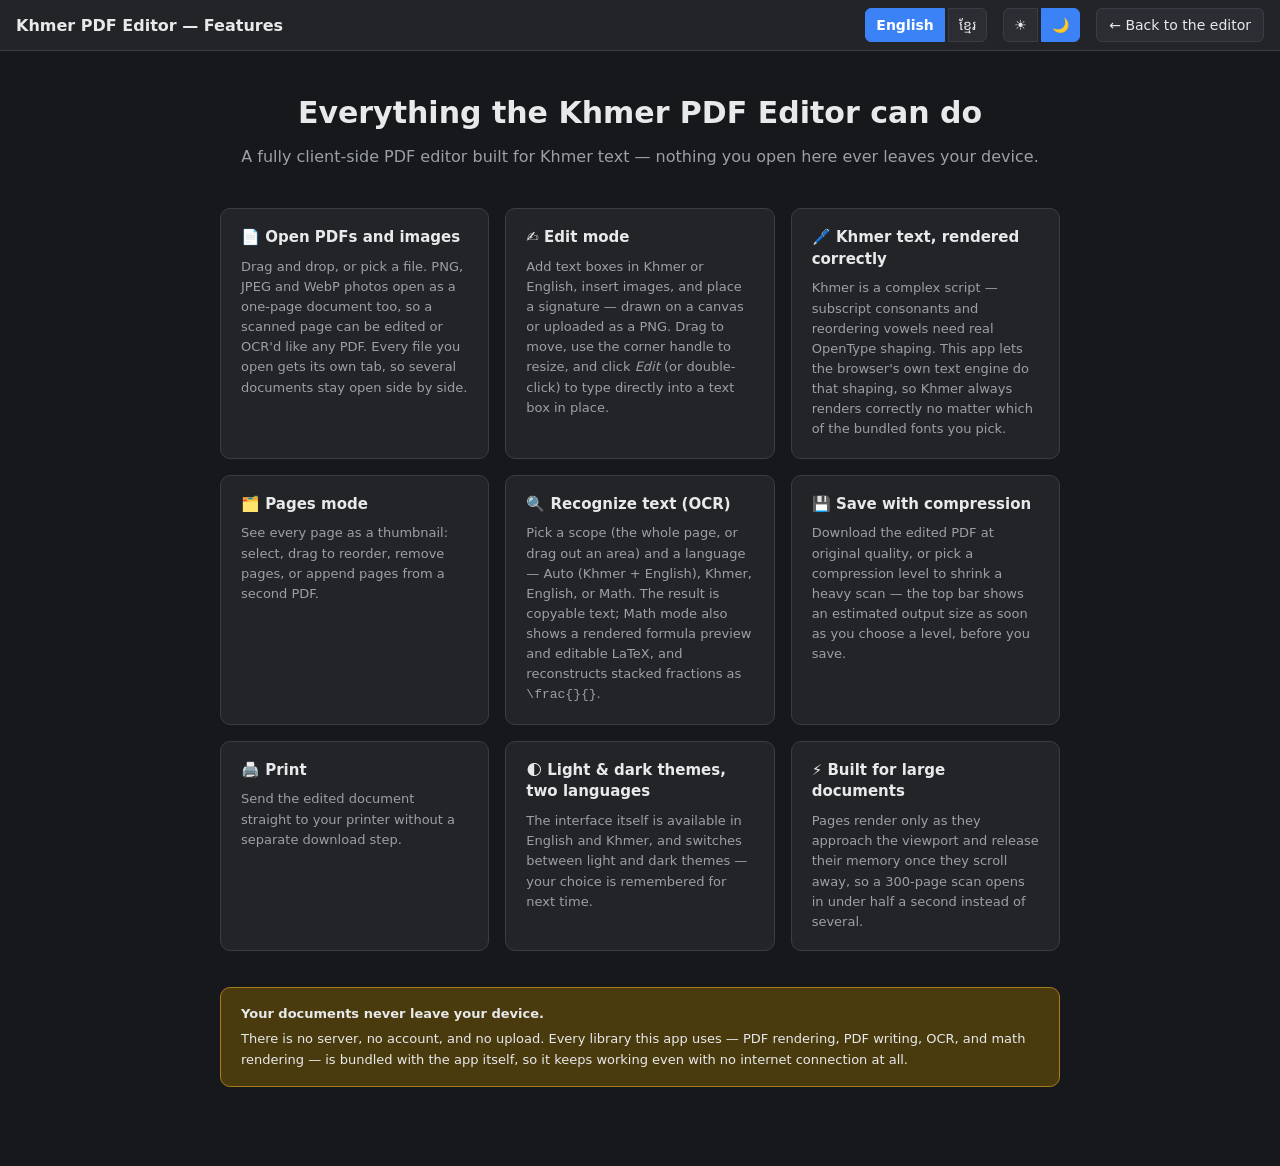
==== features.html @ c1b23136 "Revert Texo LaTeX OCR; fix theme flash on load Texo's output on real scans wasn't usable in practice" ====
<!DOCTYPE html>
<html lang="en" data-theme="dark">
<head>
<meta charset="UTF-8">
<meta name="viewport" content="width=device-width, initial-scale=1.0">
<title>Features — Khmer PDF Editor</title>
<link rel="icon" href="data:,">
<link rel="stylesheet" href="css/style.css">
<style>
  body { display: block; }
  .feat-topbar {
    display: flex; align-items: center; gap: 16px; padding: 8px 16px;
    background: var(--surface); border-bottom: 1px solid var(--border-strong);
    position: sticky; top: 0; z-index: 50;
  }
  .feat-topbar .topbar-spacer { flex: 1; }
  .feat-back {
    font: inherit; color: var(--text); text-decoration: none;
    border: 1px solid var(--border); border-radius: 6px; padding: 6px 12px;
    background: var(--surface-alt);
  }
  .feat-back:hover { background: var(--accent-soft); border-color: var(--accent); }
  .feat-main { max-width: 880px; margin: 0 auto; padding: 40px 20px 80px; }
  .feat-hero { text-align: center; margin-bottom: 40px; }
  .feat-hero h1 { font-size: 30px; margin: 0 0 10px; }
  .feat-hero p { color: var(--text-muted); font-size: 16px; margin: 0; }
  .feat-grid {
    display: grid; grid-template-columns: repeat(auto-fit, minmax(240px, 1fr));
    gap: 16px; margin-bottom: 36px;
  }
  .feat-card {
    background: var(--surface); border: 1px solid var(--border-strong);
    border-radius: 10px; padding: 18px 20px;
  }
  .feat-card h3 { margin: 0 0 8px; font-size: 15px; }
  .feat-card p { margin: 0; color: var(--text-muted); font-size: 13px; line-height: 1.55; }
  .feat-note {
    background: var(--hint-bg); border: 1px solid var(--hint-border);
    border-radius: 10px; padding: 16px 20px; font-size: 13px; line-height: 1.6;
  }
  .feat-note strong { display: block; margin-bottom: 4px; }
  [data-lang-block] { display: none; }
  [data-lang-block].active { display: block; }
</style>
</head>
<body>

<header class="feat-topbar">
  <div class="brand" id="feat-brand">Khmer PDF Editor — Features</div>
  <div class="topbar-spacer"></div>
  <span id="lang-toggle">
    <button id="lang-en" class="tab active">English</button>
    <button id="lang-km" class="tab">ខ្មែរ</button>
  </span>
  <span id="theme-toggle">
    <button id="theme-light" class="tab" title="Light theme">☀</button>
    <button id="theme-dark" class="tab active" title="Dark theme">🌙</button>
  </span>
  <a class="feat-back" id="feat-back" href="index.html">← Back to the editor</a>
</header>

<main class="feat-main">

<div data-lang-block="en" class="active">
  <div class="feat-hero">
    <h1>Everything the Khmer PDF Editor can do</h1>
    <p>A fully client-side PDF editor built for Khmer text — nothing you open here ever leaves your device.</p>
  </div>

  <div class="feat-grid">
    <div class="feat-card">
      <h3>📄 Open PDFs and images</h3>
      <p>Drag and drop, or pick a file. PNG, JPEG and WebP photos open as a one-page document too, so a scanned page can be edited or OCR'd like any PDF. Every file you open gets its own tab, so several documents stay open side by side.</p>
    </div>
    <div class="feat-card">
      <h3>✍️ Edit mode</h3>
      <p>Add text boxes in Khmer or English, insert images, and place a signature — drawn on a canvas or uploaded as a PNG. Drag to move, use the corner handle to resize, and click <em>Edit</em> (or double-click) to type directly into a text box in place.</p>
    </div>
    <div class="feat-card">
      <h3>🖊️ Khmer text, rendered correctly</h3>
      <p>Khmer is a complex script — subscript consonants and reordering vowels need real OpenType shaping. This app lets the browser's own text engine do that shaping, so Khmer always renders correctly no matter which of the bundled fonts you pick.</p>
    </div>
    <div class="feat-card">
      <h3>🗂️ Pages mode</h3>
      <p>See every page as a thumbnail: select, drag to reorder, remove pages, or append pages from a second PDF.</p>
    </div>
    <div class="feat-card">
      <h3>🔍 Recognize text (OCR)</h3>
      <p>Pick a scope (the whole page, or drag out an area) and a language — Auto (Khmer + English), Khmer, English, or Math. The result is copyable text; Math mode also shows a rendered formula preview and editable LaTeX, and reconstructs stacked fractions as <code>\frac{}{}</code>.</p>
    </div>
    <div class="feat-card">
      <h3>💾 Save with compression</h3>
      <p>Download the edited PDF at original quality, or pick a compression level to shrink a heavy scan — the top bar shows an estimated output size as soon as you choose a level, before you save.</p>
    </div>
    <div class="feat-card">
      <h3>🖨️ Print</h3>
      <p>Send the edited document straight to your printer without a separate download step.</p>
    </div>
    <div class="feat-card">
      <h3>🌓 Light &amp; dark themes, two languages</h3>
      <p>The interface itself is available in English and Khmer, and switches between light and dark themes — your choice is remembered for next time.</p>
    </div>
    <div class="feat-card">
      <h3>⚡ Built for large documents</h3>
      <p>Pages render only as they approach the viewport and release their memory once they scroll away, so a 300-page scan opens in under half a second instead of several.</p>
    </div>
  </div>

  <div class="feat-note">
    <strong>Your documents never leave your device.</strong>
    There is no server, no account, and no upload. Every library this app
    uses — PDF rendering, PDF writing, OCR, and math rendering — is bundled
    with the app itself, so it keeps working even with no internet
    connection at all.
  </div>
</div>

<div data-lang-block="km">
  <div class="feat-hero">
    <h1>អ្វីៗទាំងអស់ដែលកម្មវិធីកែសម្រួល PDF ខ្មែរអាចធ្វើបាន</h1>
    <p>កម្មវិធីកែសម្រួល PDF ដែលដំណើរការទាំងស្រុងនៅលើកុំព្យូទ័ររបស់អ្នក សម្រាប់អត្ថបទខ្មែរ — ឯកសារដែលអ្នកបើកនៅទីនេះមិនចេញពីឧបករណ៍របស់អ្នកឡើយ។</p>
  </div>

  <div class="feat-grid">
    <div class="feat-card">
      <h3>📄 បើកឯកសារ PDF និងរូបភាព</h3>
      <p>អូសទម្លាក់ ឬជ្រើសរើសឯកសារ។ រូបភាព PNG, JPEG និង WebP ក៏អាចបើកជាឯកសារមួយទំព័រផងដែរ ដូច្នេះទំព័រដែលបានស្កេនអាចកែសម្រួល ឬស្គាល់អក្សរបានដូចឯកសារ PDF ធម្មតា។ ឯកសារនីមួយៗដែលអ្នកបើកនឹងទទួលបានផ្ទាំងផ្ទាល់ខ្លួន ដូច្នេះឯកសារជាច្រើនអាចបើករួមគ្នាបាន។</p>
    </div>
    <div class="feat-card">
      <h3>✍️ របៀបកែសម្រួល</h3>
      <p>បន្ថែមប្រអប់អត្ថបទជាភាសាខ្មែរ ឬអង់គ្លេស បញ្ចូលរូបភាព និងដាក់ហត្ថលេខា — គូរនៅលើផ្ទាំង ឬផ្ទុកឡើងជា PNG។ អូសដើម្បីផ្លាស់ទី ប្រើចំណុចជ្រុងដើម្បីប្តូរទំហំ ហើយចុច <em>កែ</em> (ឬចុចពីរដង) ដើម្បីវាយអក្សរផ្ទាល់ក្នុងប្រអប់អត្ថបទ។</p>
    </div>
    <div class="feat-card">
      <h3>🖊️ អក្សរខ្មែរបង្ហាញត្រឹមត្រូវ</h3>
      <p>អក្សរខ្មែរជាអក្សរស្មុគស្មាញ — តម្រូវឱ្យមានការតម្រៀបអក្សរជាន់ និងស្រៈផ្លាស់ទីត្រឹមត្រូវ។ កម្មវិធីនេះប្រើប្រាស់ម៉ាស៊ីនបង្ហាញអក្សររបស់កម្មវិធីរុករកបណ្ដាញផ្ទាល់ ដូច្នេះអក្សរខ្មែរតែងតែបង្ហាញត្រឹមត្រូវ មិនថាអ្នកជ្រើសរើសពុម្ពអក្សរណាមួយក្នុងចំណោមពុម្ពអក្សរដែលភ្ជាប់មកជាមួយ។</p>
    </div>
    <div class="feat-card">
      <h3>🗂️ របៀបទំព័រ</h3>
      <p>មើលរាល់ទំព័រជារូបភាពតូច៖ ជ្រើសរើស អូសដើម្បីរៀបលំដាប់ឡើងវិញ លុបទំព័រ ឬបន្ថែមទំព័រពីឯកសារ PDF មួយទៀត។</p>
    </div>
    <div class="feat-card">
      <h3>🔍 ស្គាល់អក្សរ (OCR)</h3>
      <p>ជ្រើសរើសវិសាលភាព (ទាំងមូលទំព័រ ឬអូសជ្រើសរើសតំបន់មួយ) និងភាសា — ស្វ័យប្រវត្តិ (ខ្មែរ + អង់គ្លេស) ខ្មែរ អង់គ្លេស ឬគណិតវិទ្យា។ លទ្ធផលជាអត្ថបទដែលអាចចម្លងបាន៖ របៀបគណិតវិទ្យាក៏បង្ហាញរូបមន្តជារូបភាព និង LaTeX ដែលអាចកែបាន ព្រមទាំងស្ថាបនាប្រភាគជាន់គ្នាឡើងវិញជា <code>\frac{}{}</code>។</p>
    </div>
    <div class="feat-card">
      <h3>💾 រក្សាទុកជាមួយការបង្រួម</h3>
      <p>ទាញយកឯកសារ PDF ដែលបានកែជាគុណភាពដើម ឬជ្រើសរើសកម្រិតបង្រួមដើម្បីបន្ថយទំហំឯកសារស្កេនធំ — របារខាងលើបង្ហាញទំហំលទ្ធផលប៉ាន់ស្មានភ្លាមៗពេលអ្នកជ្រើសរើសកម្រិត មុននឹងរក្សាទុក។</p>
    </div>
    <div class="feat-card">
      <h3>🖨️ បោះពុម្ព</h3>
      <p>ផ្ញើឯកសារដែលបានកែសម្រួលទៅម៉ាស៊ីនបោះពុម្ពរបស់អ្នកដោយផ្ទាល់ ដោយមិនចាំបាច់ទាញយកដាច់ដោយឡែក។</p>
    </div>
    <div class="feat-card">
      <h3>🌓 រចនាបថភ្លឺ/ងងឹត ២ភាសា</h3>
      <p>ចំណុចប្រទាក់ខ្លួនឯងមានទាំងភាសាអង់គ្លេស និងខ្មែរ ហើយប្តូររវាងរចនាបថភ្លឺ និងងងឹតបាន — ជម្រើសរបស់អ្នកនឹងចងចាំសម្រាប់លើកក្រោយ។</p>
    </div>
    <div class="feat-card">
      <h3>⚡ សាងសង់សម្រាប់ឯកសារធំ</h3>
      <p>ទំព័របង្ហាញតែនៅពេលដែលជិតមកដល់ផ្ទាំងអេក្រង់ ហើយបញ្ចេញសតិនៅពេលរំកិលចេញ ដូច្នេះឯកសារស្កេន ៣០០ទំព័របើកក្នុងរយៈពេលតិចជាងកន្លះវិនាទី។</p>
    </div>
  </div>

  <div class="feat-note">
    <strong>ឯកសាររបស់អ្នកមិនចេញពីឧបករណ៍របស់អ្នកឡើយ។</strong>
    មិនមានម៉ាស៊ីនមេ គណនី ឬការផ្ទុកឡើងឡើយ។ បណ្ណាល័យទាំងអស់ដែលកម្មវិធីនេះប្រើប្រាស់ —
    ការបង្ហាញ PDF ការសរសេរ PDF OCR និងការបង្ហាញរូបមន្តគណិតវិទ្យា — ត្រូវបានភ្ជាប់មកជាមួយកម្មវិធីផ្ទាល់
    ដូច្នេះវានៅតែដំណើរការទោះបីគ្មានការតភ្ជាប់អ៊ីនធឺណិតទាំងស្រុងក៏ដោយ។
  </div>
</div>

</main>

<script>
(function () {
  var savedTheme = null;
  try { savedTheme = localStorage.getItem('pdfedit-theme'); } catch (e) {}
  var theme = savedTheme === 'light' ? 'light' : 'dark';
  document.documentElement.dataset.theme = theme;
  document.getElementById('theme-light').classList.toggle('active', theme === 'light');
  document.getElementById('theme-dark').classList.toggle('active', theme === 'dark');
  document.getElementById('theme-light').addEventListener('click', function () { setTheme('light'); });
  document.getElementById('theme-dark').addEventListener('click', function () { setTheme('dark'); });
  function setTheme(t) {
    document.documentElement.dataset.theme = t;
    document.getElementById('theme-light').classList.toggle('active', t === 'light');
    document.getElementById('theme-dark').classList.toggle('active', t === 'dark');
    try { localStorage.setItem('pdfedit-theme', t); } catch (e) {}
  }

  var STR = {
    en: { brand: 'Khmer PDF Editor — Features', back: '← Back to the editor', title: 'Features — Khmer PDF Editor' },
    km: { brand: 'កម្មវិធីកែសម្រួល PDF ខ្មែរ — លក្ខណៈពិសេស', back: '← ត្រឡប់ទៅកម្មវិធីកែសម្រួល', title: 'លក្ខណៈពិសេស — កម្មវិធីកែសម្រួល PDF ខ្មែរ' },
  };

  var savedLang = null;
  try { savedLang = localStorage.getItem('pdfedit-lang'); } catch (e) {}
  var lang = savedLang === 'km' ? 'km' : 'en';
  function setLang(l) {
    lang = l;
    document.documentElement.lang = l;
    document.body.classList.toggle('lang-km', l === 'km');
    document.getElementById('lang-en').classList.toggle('active', l === 'en');
    document.getElementById('lang-km').classList.toggle('active', l === 'km');
    document.querySelectorAll('[data-lang-block]').forEach(function (el) {
      el.classList.toggle('active', el.dataset.langBlock === l);
    });
    document.getElementById('feat-brand').textContent = STR[l].brand;
    document.getElementById('feat-back').textContent = STR[l].back;
    document.title = STR[l].title;
    try { localStorage.setItem('pdfedit-lang', l); } catch (e) {}
  }
  document.getElementById('lang-en').addEventListener('click', function () { setLang('en'); });
  document.getElementById('lang-km').addEventListener('click', function () { setLang('km'); });
  setLang(lang);
})();
</script>

</body>
</html>
---- css/style.css ----
/* Bundled webfonts. Every Khmer face guarantees correct Khmer shaping;
   Latin faces are paired with a Khmer fallback in FONT_STACKS (state.js)
   so Khmer text still renders no matter which font is chosen. */
@font-face { font-family: 'Angkor'; src: url('../fonts/angkor-khmer-400-normal.woff2') format('woff2'); font-weight: 400; font-display: swap; }
@font-face { font-family: 'Battambang'; src: url('../fonts/battambang-khmer-400-normal.woff2') format('woff2'); font-weight: 400; font-display: swap; }
@font-face { font-family: 'Bayon'; src: url('../fonts/bayon-khmer-400-normal.woff2') format('woff2'); font-weight: 400; font-display: swap; }
@font-face { font-family: 'Bokor'; src: url('../fonts/bokor-khmer-400-normal.woff2') format('woff2'); font-weight: 400; font-display: swap; }
@font-face { font-family: 'Content'; src: url('../fonts/content-khmer-400-normal.woff2') format('woff2'); font-weight: 400; font-display: swap; }
@font-face { font-family: 'Hanuman'; src: url('../fonts/hanuman-khmer-400-normal.woff2') format('woff2'); font-weight: 400; font-display: swap; }
@font-face { font-family: 'Inter'; src: url('../fonts/inter-latin-400-normal.woff2') format('woff2'); font-weight: 400; font-display: swap; }
@font-face { font-family: 'Kantumruy Pro'; src: url('../fonts/kantumruy-pro-khmer-400-normal.woff2') format('woff2'); font-weight: 400; font-display: swap; }
@font-face { font-family: 'Koulen'; src: url('../fonts/koulen-khmer-400-normal.woff2') format('woff2'); font-weight: 400; font-display: swap; }
@font-face { font-family: 'Lato'; src: url('../fonts/lato-latin-400-normal.woff2') format('woff2'); font-weight: 400; font-display: swap; }
@font-face { font-family: 'Merriweather'; src: url('../fonts/merriweather-latin-400-normal.woff2') format('woff2'); font-weight: 400; font-display: swap; }
@font-face { font-family: 'Montserrat'; src: url('../fonts/montserrat-latin-400-normal.woff2') format('woff2'); font-weight: 400; font-display: swap; }
@font-face { font-family: 'Moul'; src: url('../fonts/moul-khmer-400-normal.woff2') format('woff2'); font-weight: 400; font-display: swap; }
@font-face { font-family: 'Nokora'; src: url('../fonts/nokora-khmer-400-normal.woff2') format('woff2'); font-weight: 400; font-display: swap; }
@font-face { font-family: 'Noto Sans Khmer'; src: url('../fonts/noto-sans-khmer-khmer-400-normal.woff2') format('woff2'); font-weight: 400; font-display: swap; }
@font-face { font-family: 'Noto Serif Khmer'; src: url('../fonts/noto-serif-khmer-khmer-400-normal.woff2') format('woff2'); font-weight: 400; font-display: swap; }
@font-face { font-family: 'Nunito'; src: url('../fonts/nunito-latin-400-normal.woff2') format('woff2'); font-weight: 400; font-display: swap; }
@font-face { font-family: 'Open Sans'; src: url('../fonts/open-sans-latin-400-normal.woff2') format('woff2'); font-weight: 400; font-display: swap; }
@font-face { font-family: 'Oswald'; src: url('../fonts/oswald-latin-400-normal.woff2') format('woff2'); font-weight: 400; font-display: swap; }
@font-face { font-family: 'Playfair Display'; src: url('../fonts/playfair-display-latin-400-normal.woff2') format('woff2'); font-weight: 400; font-display: swap; }
@font-face { font-family: 'Poppins'; src: url('../fonts/poppins-latin-400-normal.woff2') format('woff2'); font-weight: 400; font-display: swap; }
@font-face { font-family: 'Preahvihear'; src: url('../fonts/preahvihear-khmer-400-normal.woff2') format('woff2'); font-weight: 400; font-display: swap; }
@font-face { font-family: 'Raleway'; src: url('../fonts/raleway-latin-400-normal.woff2') format('woff2'); font-weight: 400; font-display: swap; }
@font-face { font-family: 'Roboto'; src: url('../fonts/roboto-latin-400-normal.woff2') format('woff2'); font-weight: 400; font-display: swap; }
@font-face { font-family: 'Roboto Mono'; src: url('../fonts/roboto-mono-latin-400-normal.woff2') format('woff2'); font-weight: 400; font-display: swap; }
@font-face { font-family: 'Siemreap'; src: url('../fonts/siemreap-khmer-400-normal.woff2') format('woff2'); font-weight: 400; font-display: swap; }
@font-face { font-family: 'Source Sans 3'; src: url('../fonts/source-sans-3-latin-400-normal.woff2') format('woff2'); font-weight: 400; font-display: swap; }
@font-face { font-family: 'Suwannaphum'; src: url('../fonts/suwannaphum-khmer-400-normal.woff2') format('woff2'); font-weight: 400; font-display: swap; }
@font-face { font-family: 'Taprom'; src: url('../fonts/taprom-khmer-400-normal.woff2') format('woff2'); font-weight: 400; font-display: swap; }
@font-face { font-family: 'Noto Sans Khmer'; src: url('../fonts/noto-sans-khmer-khmer-700-normal.woff2') format('woff2'); font-weight: 700; font-display: swap; }

:root {
  --bg: #e8eaed;
  --surface: #ffffff;
  --surface-alt: #f4f5f7;
  --border: #c7ccd1;
  --border-strong: #d0d4d9;
  --text: #1f2328;
  --text-muted: #6b7280;
  --accent: #2563eb;
  --accent-hover: #1d4ed8;
  --accent-fg: #ffffff;
  --accent-soft: #eff6ff;
  --danger: #dc2626;
  --hint-bg: #fef3c7;
  --hint-border: #d4a017;
  --armed-bg: #fde68a;
  --armed-border: #d4a017;
  --shadow: rgba(0, 0, 0, 0.25);
  --shadow-soft: rgba(0, 0, 0, 0.15);
  --overlay: rgba(0, 0, 0, 0.5);
  --busy-overlay: rgba(255, 255, 255, 0.7);
  --label-badge-bg: rgba(255, 255, 255, 0.85);
}
[data-theme='dark'] {
  --bg: #17181c;
  --surface: #232428;
  --surface-alt: #2b2d33;
  --border: #3a3d44;
  --border-strong: #3a3d44;
  --text: #e7e9ea;
  --text-muted: #9aa0a6;
  --accent: #3b82f6;
  --accent-hover: #2563eb;
  --accent-fg: #ffffff;
  --accent-soft: #1e2a44;
  --danger: #ef4444;
  --hint-bg: #4a3b0f;
  --hint-border: #a67c1a;
  --armed-bg: #5c4a12;
  --armed-border: #a67c1a;
  --shadow: rgba(0, 0, 0, 0.6);
  --shadow-soft: rgba(0, 0, 0, 0.4);
  --overlay: rgba(0, 0, 0, 0.7);
  --busy-overlay: rgba(23, 24, 28, 0.85);
  --label-badge-bg: rgba(35, 36, 40, 0.85);
}

* { box-sizing: border-box; }
[hidden] { display: none !important; }
html, body { margin: 0; height: 100%; }
body {
  font: 14px/1.45 system-ui, -apple-system, 'Segoe UI', sans-serif;
  background: var(--bg);
  color: var(--text);
  display: flex;
  flex-direction: column;
}
body.lang-km { font-family: 'Noto Sans Khmer', system-ui, -apple-system, 'Segoe UI', sans-serif; }
/* This button's own label is always "ខ្មែរ" regardless of the active UI
   language (a language switcher conventionally names each option in its
   own script), so it needs the Khmer font even when body.lang-km isn't
   applied -- otherwise it renders as tofu on systems with no Khmer font
   of their own. */
#lang-km { font-family: 'Noto Sans Khmer', system-ui, sans-serif; }

#topbar {
  display: flex;
  align-items: center;
  gap: 10px;
  padding: 8px 16px;
  background: var(--surface);
  border-bottom: 1px solid var(--border-strong);
  position: sticky;
  top: 0;
  z-index: 50;
  /* A single row, left to right, with Save/Print pinned to the right via
     .topbar-spacer -- wrapping would break that (the wrapped line starts
     over at the left, ignoring the spacer), so overflow scrolls instead. */
  flex-wrap: nowrap;
  overflow-x: auto;
}
.topbar-spacer { flex: 1; min-width: 16px; }
.topbar-tools { display: flex; align-items: center; gap: 8px; flex-shrink: 0; }
.topbar-view { display: flex; align-items: center; gap: 6px; flex-shrink: 0; }
.topbar-actions { display: flex; align-items: center; gap: 6px; flex-shrink: 0; }
.brand, #lang-toggle, #theme-toggle, #mode-tabs { flex-shrink: 0; }
.brand { font-weight: 700; font-size: 16px; }

#mode-tabs .tab, #lang-toggle .tab, #theme-toggle .tab {
  border: 1px solid var(--border);
  background: var(--surface-alt);
  color: var(--text);
  padding: 6px 10px;
  cursor: pointer;
}
#mode-tabs .tab:first-child, #lang-toggle .tab:first-child, #theme-toggle .tab:first-child { border-radius: 6px 0 0 6px; }
#mode-tabs .tab:last-child, #lang-toggle .tab:last-child, #theme-toggle .tab:last-child { border-radius: 0 6px 6px 0; margin-left: -1px; }
#mode-tabs .tab.active, #lang-toggle .tab.active, #theme-toggle .tab.active { background: var(--accent); color: var(--accent-fg); border-color: var(--accent); font-weight: 600; }


#view-mode { font: inherit; padding: 6px 8px; border: 1px solid var(--border); border-radius: 6px; background: var(--surface); color: var(--text); }
.zoom-group { display: flex; align-items: center; }
.zoom-group button { padding: 6px 10px; }
.zoom-group button:first-child { border-radius: 6px 0 0 6px; }
.zoom-group button:last-child { border-radius: 0 6px 6px 0; }
.zoom-group button:not(:first-child) { border-left: none; margin-left: 0; }
#zoom-level { min-width: 52px; }
#page-nav { display: flex; align-items: center; gap: 6px; }
#page-indicator { font-variant-numeric: tabular-nums; color: var(--text-muted); min-width: 64px; text-align: center; }

.compress-field { font: inherit; padding: 6px 8px; border: 1px solid var(--border); border-radius: 6px; background: var(--surface); color: var(--text); }
.compress-estimate { font-size: 12px; color: var(--text-muted); font-variant-numeric: tabular-nums; }
button {
  font: inherit;
  padding: 6px 12px;
  border: 1px solid var(--border);
  border-radius: 6px;
  background: var(--surface);
  color: var(--text);
  cursor: pointer;
}
button:hover:not(:disabled) { background: var(--surface-alt); }
button:disabled { opacity: 0.5; cursor: default; }
button.primary { background: var(--accent); border-color: var(--accent); color: var(--accent-fg); }
button.primary:hover:not(:disabled) { background: var(--accent-hover); }
button.tool-armed { background: var(--armed-bg); border-color: var(--armed-border); }

#main { flex: 1; overflow: auto; }

#dropzone {
  height: 100%;
  min-height: 400px;
  display: flex;
  align-items: center;
  justify-content: center;
}
#dropzone.dragover .dz-inner { border-color: var(--accent); background: var(--accent-soft); }
.dz-inner {
  border: 2px dashed var(--text-muted);
  border-radius: 12px;
  padding: 60px 80px;
  text-align: center;
  background: var(--surface);
}
.dz-title { font-size: 20px; font-weight: 600; margin: 0 0 8px; }
.dz-sub { color: var(--text-muted); margin: 0 0 12px; }

#hint-bar {
  position: sticky;
  top: 0;
  z-index: 40;
  background: var(--hint-bg);
  border-bottom: 1px solid var(--hint-border);
  padding: 6px 16px;
  text-align: center;
}

/* ---------- Edit view ---------- */
#edit-view { padding: 24px 0 80px; }
.page-wrap {
  position: relative;
  margin: 0 auto 24px;
  /* Always white, regardless of theme: this represents the actual page
     background of the document being edited, not app chrome. */
  background: #fff;
  box-shadow: 0 1px 6px var(--shadow);
}
#edit-view.view-double {
  display: flex;
  justify-content: center;
  align-items: flex-start;
  flex-wrap: wrap;
  gap: 24px;
}
#edit-view.view-double .page-wrap { margin: 0; }
.page-wrap canvas.page-canvas { display: block; }
.page-wrap.placing { cursor: crosshair; touch-action: none; }
.page-num {
  position: absolute;
  top: 4px;
  left: -44px;
  color: var(--text-muted);
  font-size: 12px;
}
/* The left-margin position above assumes a single centered column; in
   double-page mode the left page has little to no left margin to sit in,
   which clips the label off-screen. Anchor it inside the page instead. */
#edit-view.view-double .page-num {
  left: 6px;
  background: var(--label-badge-bg);
  padding: 1px 6px;
  border-radius: 4px;
}

/* Overlay items */
.item {
  position: absolute;
  cursor: move;
  border: 1px dashed transparent;
  touch-action: none;
}
.item:hover, .item.selected { border-color: var(--accent); }
.item .item-del {
  position: absolute;
  top: -12px;
  right: -12px;
  width: 22px;
  height: 22px;
  line-height: 19px;
  padding: 0;
  border-radius: 50%;
  background: var(--danger);
  color: #fff;
  border: none;
  font-size: 14px;
  display: none;
}
.item .item-resize {
  position: absolute;
  right: -7px;
  bottom: -7px;
  width: 14px;
  height: 14px;
  background: var(--accent);
  border-radius: 50%;
  cursor: nwse-resize;
  display: none;
}
.item.selected .item-del, .item.selected .item-resize { display: block; }
.item img { width: 100%; height: 100%; display: block; pointer-events: none; }
.item.item-highlight .highlight-fill {
  position: absolute;
  inset: 0;
  mix-blend-mode: multiply;
  border-radius: 2px;
  pointer-events: none;
}
.item .text-content {
  font-family: 'Noto Sans Khmer', 'Khmer OS', system-ui, sans-serif;
  white-space: pre;
  outline: none;
  min-width: 20px;
  min-height: 1em;
  line-height: 1.6;
  user-select: text;
}
.item-toolbar {
  position: absolute;
  top: -38px;
  left: 0;
  display: none;
  gap: 4px;
  background: var(--surface);
  border: 1px solid var(--border);
  border-radius: 6px;
  padding: 3px 6px;
  align-items: center;
  white-space: nowrap;
  box-shadow: 0 2px 6px var(--shadow-soft);
}
.item.selected .item-toolbar { display: flex; }
.item-toolbar input[type=number] { width: 54px; font: inherit; padding: 2px 4px; }
.item-toolbar select { font: inherit; font-size: 12px; padding: 2px 4px; border: 1px solid var(--border); border-radius: 4px; background: var(--surface); color: var(--text); }
.item-toolbar input[type=color] { width: 28px; height: 24px; padding: 0; border: 1px solid var(--border); }

/* Transient rectangle shown while dragging out an OCR area selection --
   not a saved item, just visual feedback during the drag. */
.ocr-select-box {
  position: absolute;
  border: 2px dashed #2563eb;
  background: rgba(37, 99, 235, 0.12);
  pointer-events: none;
  z-index: 5;
}

/* ---------- Pages view ---------- */
#pages-view {
  display: flex;
  flex-wrap: wrap;
  gap: 16px;
  padding: 24px;
  align-content: flex-start;
}
.thumb {
  position: relative;
  /* Always white, same reasoning as .page-wrap above. */
  background: #fff;
  border: 2px solid var(--border-strong);
  border-radius: 6px;
  padding: 6px 6px 24px;
  cursor: grab;
  user-select: none;
  touch-action: none;
}
.thumb.selected { border-color: var(--accent); background: var(--accent-soft); }
.thumb.drag-over { outline: 3px solid var(--accent); }
.thumb.dragging { opacity: 0.5; }
.thumb canvas { display: block; pointer-events: none; }
.thumb .thumb-label {
  position: absolute;
  bottom: 3px;
  left: 0;
  right: 0;
  text-align: center;
  font-size: 12px;
  color: var(--text-muted);
}
.thumb .thumb-check {
  position: absolute;
  top: 8px;
  left: 8px;
  width: 18px;
  height: 18px;
}

/* ---------- Modals ---------- */
.modal {
  position: fixed;
  inset: 0;
  background: var(--overlay);
  display: flex;
  align-items: center;
  justify-content: center;
  z-index: 100;
}
.modal-box {
  background: var(--surface);
  color: var(--text);
  border-radius: 10px;
  padding: 16px;
  max-width: min(640px, 92vw);
  width: 560px;
}
.modal-head {
  display: flex;
  justify-content: space-between;
  align-items: center;
  font-weight: 600;
  margin-bottom: 10px;
}
.modal-close { border: none; background: none; color: var(--text); font-size: 22px; padding: 0 4px; }
#sig-canvas {
  width: 100%;
  border: 1px solid var(--border);
  border-radius: 6px;
  touch-action: none;
  background: #fff;
}
.modal-actions { display: flex; gap: 8px; justify-content: flex-end; margin-top: 12px; }
#ocr-output {
  width: 100%;
  height: 260px;
  font: 15px/1.8 'Noto Sans Khmer', 'Khmer OS', system-ui, sans-serif;
  padding: 8px;
  border: 1px solid var(--border);
  border-radius: 6px;
  resize: vertical;
  background: var(--surface);
  color: var(--text);
}
#ocr-progress { margin-bottom: 10px; background: var(--surface-alt); border-radius: 6px; position: relative; height: 22px; overflow: hidden; }
#ocr-progress-bar { position: absolute; inset: 0 100% 0 0; background: var(--accent); opacity: 0.55; transition: inset 0.2s; }
#ocr-progress-label { position: relative; display: block; text-align: center; font-size: 12px; line-height: 22px; }

#busy {
  position: fixed;
  inset: 0;
  background: var(--busy-overlay);
  display: flex;
  flex-direction: column;
  gap: 12px;
  align-items: center;
  justify-content: center;
  z-index: 200;
}
.spinner {
  width: 36px;
  height: 36px;
  border: 4px solid var(--border);
  border-top-color: var(--accent);
  border-radius: 50%;
  animation: spin 0.8s linear infinite;
}
@keyframes spin { to { transform: rotate(360deg); } }

/* ---------- Narrow screens ---------- */
@media (max-width: 640px) {
  #topbar { padding: 8px 12px; gap: 6px; }
  .topbar-spacer { flex: 0 0 8px; }


  /* Same off-screen clipping bug the double-page label had: on a phone the
     page fills nearly the full width, leaving no left margin for the
     label. Anchor it inside the page instead, in every view mode. */
  .page-num {
    left: 6px;
    background: var(--label-badge-bg);
    padding: 1px 6px;
    border-radius: 4px;
  }

  /* Slightly larger touch targets for the small per-item controls. */
  .item .item-del { width: 28px; height: 28px; line-height: 25px; top: -14px; right: -14px; font-size: 16px; }
  .item .item-resize { width: 22px; height: 22px; right: -11px; bottom: -11px; }
  .item-toolbar input[type=color] { width: 36px; height: 32px; }
  .item-toolbar input[type=number] { width: 60px; padding: 5px 4px; }

  .dz-inner { padding: 32px 20px; }
  .dz-title { font-size: 18px; }
}

/* ---------- Recognize (OCR) dropdown menu ---------- */
#btn-recognize .caret { opacity: 0.6; font-size: 11px; }
#ocr-menu {
  position: fixed;
  z-index: 90;
  min-width: 230px;
  max-width: min(300px, calc(100vw - 16px));
  background: var(--surface);
  color: var(--text);
  border: 1px solid var(--border);
  border-radius: 8px;
  padding: 6px;
  box-shadow: 0 6px 20px var(--shadow);
}
#ocr-menu .menu-label {
  font-size: 11px;
  text-transform: uppercase;
  letter-spacing: 0.04em;
  color: var(--text-muted);
  padding: 6px 8px 4px;
}
#ocr-menu .menu-item {
  display: block;
  width: 100%;
  text-align: left;
  border: none;
  background: none;
  border-radius: 6px;
  padding: 8px;
}
#ocr-menu .menu-item:hover { background: var(--surface-alt); }
#ocr-menu .menu-sep { height: 1px; background: var(--border); margin: 6px 4px; }
#ocr-menu .menu-radio {
  display: flex;
  align-items: center;
  gap: 8px;
  padding: 7px 8px;
  border-radius: 6px;
  cursor: pointer;
}
#ocr-menu .menu-radio:hover { background: var(--surface-alt); }
#ocr-menu .menu-radio input { margin: 0; flex-shrink: 0; }
#ocr-menu .menu-note {
  font-size: 11px;
  color: var(--text-muted);
  padding: 6px 8px 2px;
  line-height: 1.4;
}

/* ---------- OCR result views (plain text / LaTeX / rendered math) ---------- */
#ocr-views { display: flex; gap: 4px; margin-bottom: 8px; }
.ocr-view-tab {
  font-size: 12px;
  padding: 4px 10px;
  border-radius: 999px;
  background: var(--surface-alt);
}
.ocr-view-tab.active { background: var(--accent); border-color: var(--accent); color: var(--accent-fg); }
#ocr-rendered {
  min-height: 120px;
  max-height: 260px;
  overflow: auto;
  padding: 12px;
  border: 1px solid var(--border);
  border-radius: 6px;
  background: var(--surface);
}
#ocr-rendered .math-line { padding: 6px 2px; }
#ocr-rendered .math-line + .math-line { border-top: 1px dashed var(--border); }
/* KaTeX ships its own colours; inherit the app's text colour instead so
   formulas stay legible in dark mode. */
#ocr-rendered .katex { color: var(--text); font-size: 1.15em; }
#ocr-rendered .math-raw { color: var(--text-muted); font-size: 12px; font-style: italic; }

/* ---------- Document tabs ---------- */
#doc-tabs {
  display: flex;
  gap: 4px;
  padding: 6px 12px 0;
  background: var(--surface);
  border-bottom: 1px solid var(--border-strong);
  overflow-x: auto;
}
.doc-tab {
  display: flex;
  align-items: center;
  gap: 8px;
  flex-shrink: 0;
  max-width: 220px;
  padding: 7px 10px;
  border: 1px solid var(--border);
  border-bottom: none;
  border-radius: 8px 8px 0 0;
  background: var(--surface-alt);
  color: var(--text);
  cursor: pointer;
  font: inherit;
}
.doc-tab .doc-name {
  overflow: hidden;
  text-overflow: ellipsis;
  white-space: nowrap;
}
.doc-tab.active { background: var(--accent); border-color: var(--accent); color: var(--accent-fg); font-weight: 600; }
.doc-tab .doc-close {
  border: none;
  background: none;
  color: inherit;
  opacity: 0.65;
  padding: 0 2px;
  font-size: 15px;
  line-height: 1;
  border-radius: 4px;
}
.doc-tab .doc-close:hover { opacity: 1; background: rgba(127,127,127,0.28); }

/* ---------- Left sidebar ---------- */
#workspace { flex: 1; display: flex; min-height: 0; }
/* Doc tabs live above the document only, not the sidebar, so the sidebar's
   top edge sits flush against the top bar instead of being pushed down by
   the tab strip. */
#content-col { flex: 1; display: flex; flex-direction: column; min-height: 0; }
#sidebar {
  flex: 0 0 234px;
  display: flex;
  flex-direction: column;
  overflow-y: auto;
  padding: 10px;
  background: var(--surface);
  border-right: 1px solid var(--border-strong);
}
.side-sec + .side-sec { margin-top: 6px; }
.side-head {
  display: flex;
  align-items: center;
  justify-content: space-between;
  width: 100%;
  text-align: left;
  font-weight: 600;
  font-size: 12px;
  text-transform: uppercase;
  letter-spacing: 0.04em;
  color: var(--text-muted);
  background: none;
  border: none;
  padding: 8px 6px;
  border-radius: 6px;
}
.side-head:hover:not(:disabled) { background: var(--surface-alt); }
/* Chevron shows collapsed state; rotates when the section is open. */
.side-head::after {
  content: '▸';
  font-size: 11px;
  transition: transform 0.15s;
}
.side-head[aria-expanded="true"]::after { transform: rotate(90deg); }
.side-body { display: flex; flex-direction: column; gap: 6px; padding: 2px 2px 8px; }
.side-body > button { width: 100%; text-align: left; }
.side-body .zoom-group { display: flex; }
.side-body .zoom-group button { flex: 1; text-align: center; }
.side-body #page-nav { display: flex; align-items: center; gap: 6px; }
.side-body #page-nav button { flex: 0 0 auto; }
.side-body #page-indicator { flex: 1; }
.side-body select { width: 100%; font: inherit; padding: 6px 8px; border: 1px solid var(--border); border-radius: 6px; background: var(--surface); color: var(--text); }
#sidebar .menu-label { font-size: 11px; text-transform: uppercase; letter-spacing: 0.04em; color: var(--text-muted); padding: 6px 2px 2px; }
#sidebar .menu-radio { display: flex; align-items: center; gap: 8px; padding: 5px 2px; cursor: pointer; font-size: 13px; }
#sidebar .menu-note { font-size: 11px; color: var(--text-muted); line-height: 1.4; padding-top: 4px; }

/* Inline text editing affordance */
.item-toolbar .item-edit.editing { background: var(--accent); border-color: var(--accent); color: var(--accent-fg); }
.item .text-content[contenteditable="plaintext-only"] { box-shadow: 0 0 0 2px var(--accent) inset; }

@media (max-width: 640px) {
  /* Sidebar becomes a horizontal strip above the document on phones, so the
     page still gets the full width. */
  #workspace { flex-direction: column; }
  #sidebar {
    flex: 0 0 auto;
    max-height: 42vh;
    border-right: none;
    border-bottom: 1px solid var(--border-strong);
  }
}
.item-toolbar .item-edit { font-size: 12px; padding: 3px 8px; border-radius: 4px; }

/* Pinned to the sidebar's bottom edge (margin-top:auto in a flex column);
   when the sections overflow it simply follows at the end of the scroll
   instead of overlapping content. */
.side-bottom-btn {
  display: block;
  margin-top: auto;
  padding: 8px 12px;
  text-align: center;
  text-decoration: none;
  font: inherit;
  color: var(--text);
  background: var(--surface-alt);
  border: 1px solid var(--border);
  border-radius: 6px;
}
.side-bottom-btn:hover { background: var(--accent-soft); border-color: var(--accent); }
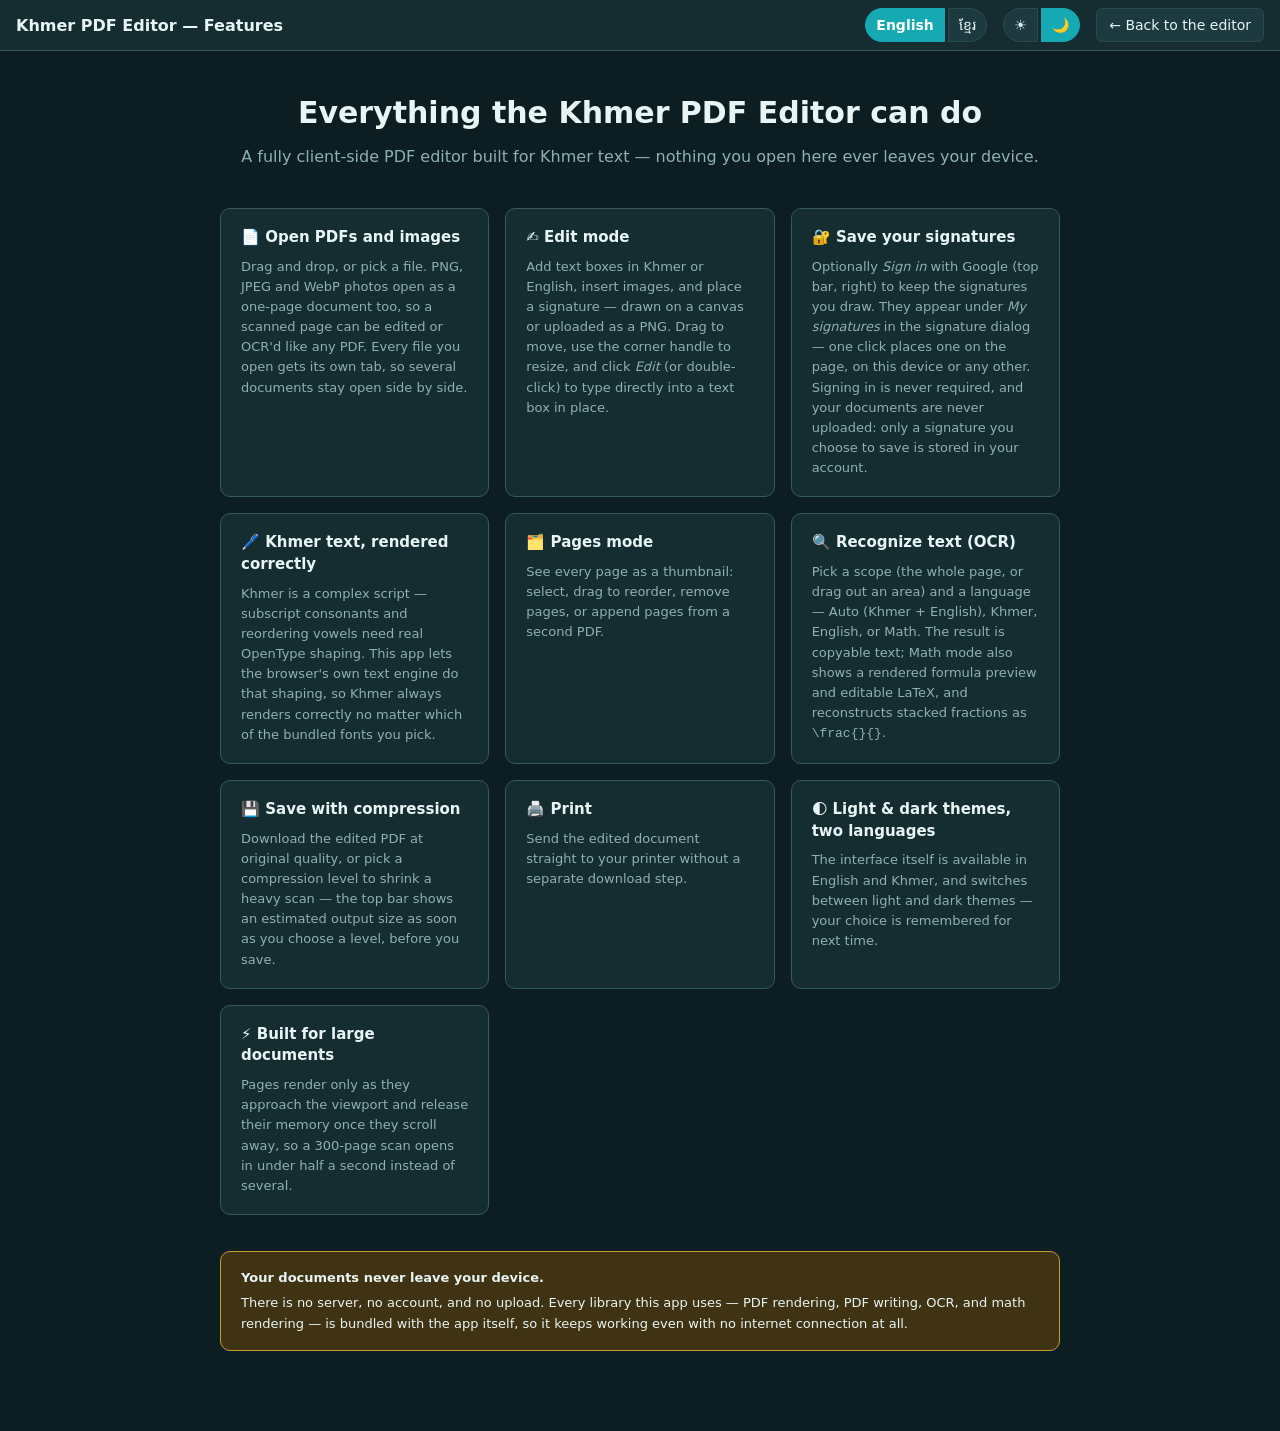
==== commit b1965656: "Add optional Google sign-in to save and reuse signatures A Sign in button at the right end of the to" ====
--- a/features.html
+++ b/features.html
@@ -12,7 +12,13 @@
     display: flex; align-items: center; gap: 16px; padding: 8px 16px;
     background: var(--surface); border-bottom: 1px solid var(--border-strong);
     position: sticky; top: 0; z-index: 50;
-  }
+    /* Same fix as the main editor's #topbar: on a narrow viewport (or this
+       modal's narrower iframe) brand + lang toggle + theme toggle + back
+       button don't fit one row -- wrapping would look broken with the
+       spacer, so this scrolls horizontally instead. */
+    flex-wrap: nowrap; overflow-x: auto;
+  }
+  .feat-topbar .brand, .feat-topbar .feat-back { flex-shrink: 0; }
   .feat-topbar .topbar-spacer { flex: 1; }
   .feat-back {
     font: inherit; color: var(--text); text-decoration: none;
@@ -77,6 +83,10 @@
       <p>Add text boxes in Khmer or English, insert images, and place a signature — drawn on a canvas or uploaded as a PNG. Drag to move, use the corner handle to resize, and click <em>Edit</em> (or double-click) to type directly into a text box in place.</p>
     </div>
     <div class="feat-card">
+      <h3>🔐 Save your signatures</h3>
+      <p>Optionally <em>Sign in</em> with Google (top bar, right) to keep the signatures you draw. They appear under <em>My signatures</em> in the signature dialog — one click places one on the page, on this device or any other. Signing in is never required, and your documents are never uploaded: only a signature you choose to save is stored in your account.</p>
+    </div>
+    <div class="feat-card">
       <h3>🖊️ Khmer text, rendered correctly</h3>
       <p>Khmer is a complex script — subscript consonants and reordering vowels need real OpenType shaping. This app lets the browser's own text engine do that shaping, so Khmer always renders correctly no matter which of the bundled fonts you pick.</p>
     </div>
@@ -129,6 +139,10 @@
     <div class="feat-card">
       <h3>✍️ របៀបកែសម្រួល</h3>
       <p>បន្ថែមប្រអប់អត្ថបទជាភាសាខ្មែរ ឬអង់គ្លេស បញ្ចូលរូបភាព និងដាក់ហត្ថលេខា — គូរនៅលើផ្ទាំង ឬផ្ទុកឡើងជា PNG។ អូសដើម្បីផ្លាស់ទី ប្រើចំណុចជ្រុងដើម្បីប្តូរទំហំ ហើយចុច <em>កែ</em> (ឬចុចពីរដង) ដើម្បីវាយអក្សរផ្ទាល់ក្នុងប្រអប់អត្ថបទ។</p>
+    </div>
+    <div class="feat-card">
+      <h3>🔐 រក្សាទុកហត្ថលេខារបស់អ្នក</h3>
+      <p>អ្នកអាច <em>ចូលគណនី</em> តាម Google (របារខាងលើ ខាងស្តាំ) ដើម្បីរក្សាទុកហត្ថលេខាដែលអ្នកគូរ។ ហត្ថលេខាទាំងនោះនឹងបង្ហាញនៅក្រោម <em>ហត្ថលេខារបស់ខ្ញុំ</em> ក្នុងផ្ទាំងហត្ថលេខា — ចុចម្តងដើម្បីដាក់វាលើទំព័រ ទាំងលើឧបករណ៍នេះ ឬឧបករណ៍ផ្សេងទៀត។ ការចូលគណនីមិនមែនជាការចាំបាច់ទេ ហើយឯកសាររបស់អ្នកមិនត្រូវបានផ្ទុកឡើងឡើយ៖ មានតែហត្ថលេខាដែលអ្នកជ្រើសរើសរក្សាទុកប៉ុណ្ណោះ ដែលត្រូវបានរក្សាទុកក្នុងគណនីរបស់អ្នក។</p>
     </div>
     <div class="feat-card">
       <h3>🖊️ អក្សរខ្មែរបង្ហាញត្រឹមត្រូវ</h3>
@@ -212,6 +226,20 @@
   document.getElementById('lang-en').addEventListener('click', function () { setLang('en'); });
   document.getElementById('lang-km').addEventListener('click', function () { setLang('km'); });
   setLang(lang);
+
+  // This page now normally lives inside the editor's Features modal
+  // (an iframe), not a separate tab/window -- so "back" means close the
+  // modal rather than navigate. The iframe is same-origin, so the parent's
+  // DOM is reachable directly. Falls back to a real navigation to
+  // index.html if this page is ever opened standalone (e.g. a direct URL).
+  document.getElementById('feat-back').addEventListener('click', function (e) {
+    if (window.parent === window) return;
+    e.preventDefault();
+    try {
+      var modal = window.parent.document.getElementById('features-modal');
+      if (modal) modal.hidden = true;
+    } catch (err) {}
+  });
 })();
 </script>
 
--- a/css/style.css
+++ b/css/style.css
@@ -1,3 +1,9 @@
+/* Hides the page while a saved Khmer preference is pending translation
+   (see the inline script in index.html's <head>) -- otherwise the
+   English defaults baked into the HTML would paint first. Removed by
+   applyTranslations() in js/i18n.js once the real text is in place. */
+html.lang-pending body { visibility: hidden; }
+
 /* Bundled webfonts. Every Khmer face guarantees correct Khmer shaping;
    Latin faces are paired with a Khmer fallback in FONT_STACKS (state.js)
    so Khmer text still renders no matter which font is chosen. */
@@ -32,51 +38,55 @@
 @font-face { font-family: 'Taprom'; src: url('../fonts/taprom-khmer-400-normal.woff2') format('woff2'); font-weight: 400; font-display: swap; }
 @font-face { font-family: 'Noto Sans Khmer'; src: url('../fonts/noto-sans-khmer-khmer-700-normal.woff2') format('woff2'); font-weight: 700; font-display: swap; }
 
+/* Teal/coral theme -- a bright cyan-teal accent for primary actions, a warm
+   coral for destructive ones, both themes sharing the same underlying hue
+   (light is a tinted-white take on the dark theme's deep teal, rather than
+   two unrelated palettes) so switching themes feels like the same product. */
 :root {
-  --bg: #e8eaed;
+  --bg: #eef5f5;
   --surface: #ffffff;
-  --surface-alt: #f4f5f7;
-  --border: #c7ccd1;
-  --border-strong: #d0d4d9;
-  --text: #1f2328;
-  --text-muted: #6b7280;
-  --accent: #2563eb;
-  --accent-hover: #1d4ed8;
+  --surface-alt: #e6f2f2;
+  --border: #cfe3e3;
+  --border-strong: #b9d8d8;
+  --text: #10282b;
+  --text-muted: #5b7d80;
+  --accent: #0e93a1;
+  --accent-hover: #0b7883;
   --accent-fg: #ffffff;
-  --accent-soft: #eff6ff;
-  --danger: #dc2626;
-  --hint-bg: #fef3c7;
-  --hint-border: #d4a017;
-  --armed-bg: #fde68a;
-  --armed-border: #d4a017;
-  --shadow: rgba(0, 0, 0, 0.25);
-  --shadow-soft: rgba(0, 0, 0, 0.15);
-  --overlay: rgba(0, 0, 0, 0.5);
-  --busy-overlay: rgba(255, 255, 255, 0.7);
+  --accent-soft: #e0f7f8;
+  --danger: #e2653a;
+  --hint-bg: #fff2d1;
+  --hint-border: #d9a441;
+  --armed-bg: #ffe7a8;
+  --armed-border: #d9a441;
+  --shadow: rgba(15, 40, 45, 0.18);
+  --shadow-soft: rgba(15, 40, 45, 0.10);
+  --overlay: rgba(10, 30, 33, 0.45);
+  --busy-overlay: rgba(255, 255, 255, 0.75);
   --label-badge-bg: rgba(255, 255, 255, 0.85);
 }
 [data-theme='dark'] {
-  --bg: #17181c;
-  --surface: #232428;
-  --surface-alt: #2b2d33;
-  --border: #3a3d44;
-  --border-strong: #3a3d44;
-  --text: #e7e9ea;
-  --text-muted: #9aa0a6;
-  --accent: #3b82f6;
-  --accent-hover: #2563eb;
+  --bg: #0c1e21;
+  --surface: #152d31;
+  --surface-alt: #1c3a3f;
+  --border: #2a4a4f;
+  --border-strong: #35595f;
+  --text: #e8f5f4;
+  --text-muted: #8fb0b3;
+  --accent: #16a8b3;
+  --accent-hover: #0e8791;
   --accent-fg: #ffffff;
-  --accent-soft: #1e2a44;
-  --danger: #ef4444;
-  --hint-bg: #4a3b0f;
-  --hint-border: #a67c1a;
-  --armed-bg: #5c4a12;
-  --armed-border: #a67c1a;
-  --shadow: rgba(0, 0, 0, 0.6);
-  --shadow-soft: rgba(0, 0, 0, 0.4);
-  --overlay: rgba(0, 0, 0, 0.7);
-  --busy-overlay: rgba(23, 24, 28, 0.85);
-  --label-badge-bg: rgba(35, 36, 40, 0.85);
+  --accent-soft: #123d42;
+  --danger: #f2794d;
+  --hint-bg: #3f3313;
+  --hint-border: #c99a2e;
+  --armed-bg: #4a3b16;
+  --armed-border: #c99a2e;
+  --shadow: rgba(2, 14, 16, 0.6);
+  --shadow-soft: rgba(2, 14, 16, 0.4);
+  --overlay: rgba(2, 14, 16, 0.75);
+  --busy-overlay: rgba(12, 30, 33, 0.85);
+  --label-badge-bg: rgba(21, 45, 49, 0.85);
 }
 
 * { box-sizing: border-box; }
@@ -90,6 +100,9 @@
   flex-direction: column;
 }
 body.lang-km { font-family: 'Noto Sans Khmer', system-ui, -apple-system, 'Segoe UI', sans-serif; }
+/* Native checkboxes/radios (OCR language picker, shape-fill toggle, etc.)
+   otherwise render in the browser's default blue regardless of theme. */
+input[type=checkbox], input[type=radio] { accent-color: var(--accent); }
 /* This button's own label is always "ខ្មែរ" regardless of the active UI
    language (a language switcher conventionally names each option in its
    own script), so it needs the Khmer font even when body.lang-km isn't
@@ -117,22 +130,80 @@
 .topbar-tools { display: flex; align-items: center; gap: 8px; flex-shrink: 0; }
 .topbar-view { display: flex; align-items: center; gap: 6px; flex-shrink: 0; }
 .topbar-actions { display: flex; align-items: center; gap: 6px; flex-shrink: 0; }
+#account { display: flex; align-items: center; flex-shrink: 0; }
+#account[hidden], #account [hidden] { display: none; }
+.account-btn { display: inline-flex; align-items: center; gap: 6px; padding: 3px 10px 3px 3px; border-radius: 999px; }
+.account-avatar {
+  width: 26px; height: 26px; border-radius: 50%;
+  display: inline-flex; align-items: center; justify-content: center;
+  overflow: hidden; flex-shrink: 0;
+  background: var(--accent); color: var(--accent-fg);
+  font-size: 13px; font-weight: 700;
+}
+.account-avatar img { width: 100%; height: 100%; object-fit: cover; display: block; }
+#account-name { max-width: 9em; overflow: hidden; text-overflow: ellipsis; white-space: nowrap; }
+#account-menu {
+  position: fixed; z-index: 120;
+  min-width: 200px; max-width: min(320px, 92vw);
+  padding: 12px; border-radius: 12px;
+  background: var(--surface); color: var(--text);
+  border: 1px solid var(--border);
+  box-shadow: 0 10px 30px var(--shadow);
+}
+#account-menu-name { font-weight: 600; overflow-wrap: anywhere; }
+#account-menu-email { color: var(--text-muted); font-size: 13px; margin-bottom: 10px; overflow-wrap: anywhere; }
+#btn-sign-out { width: 100%; }
 .brand, #lang-toggle, #theme-toggle, #mode-tabs { flex-shrink: 0; }
 .brand { font-weight: 700; font-size: 16px; }
 
-#mode-tabs .tab, #lang-toggle .tab, #theme-toggle .tab {
+#mode-tabs .tab, #lang-toggle .tab, #theme-toggle .tab, #sig-styles .tab, #draw-shape-kinds .tab {
   border: 1px solid var(--border);
   background: var(--surface-alt);
   color: var(--text);
   padding: 6px 10px;
   cursor: pointer;
 }
-#mode-tabs .tab:first-child, #lang-toggle .tab:first-child, #theme-toggle .tab:first-child { border-radius: 6px 0 0 6px; }
-#mode-tabs .tab:last-child, #lang-toggle .tab:last-child, #theme-toggle .tab:last-child { border-radius: 0 6px 6px 0; margin-left: -1px; }
-#mode-tabs .tab.active, #lang-toggle .tab.active, #theme-toggle .tab.active { background: var(--accent); color: var(--accent-fg); border-color: var(--accent); font-weight: 600; }
-
-
-#view-mode { font: inherit; padding: 6px 8px; border: 1px solid var(--border); border-radius: 6px; background: var(--surface); color: var(--text); }
+/* Full pill ends, matching the theme's rounder buttons/badges -- the whole
+   segmented group reads as one pill-shaped control rather than a row of
+   square tabs with only faintly rounded outer corners. */
+#mode-tabs .tab:first-child, #lang-toggle .tab:first-child, #theme-toggle .tab:first-child, #sig-styles .tab:first-child { border-radius: 999px 0 0 999px; }
+#mode-tabs .tab:last-child, #lang-toggle .tab:last-child, #theme-toggle .tab:last-child, #sig-styles .tab:last-child { border-radius: 0 999px 999px 0; margin-left: -1px; }
+#mode-tabs .tab.active, #lang-toggle .tab.active, #theme-toggle .tab.active, #sig-styles .tab.active, #draw-shape-kinds .tab.active { background: var(--accent); color: var(--accent-fg); border-color: var(--accent); font-weight: 600; }
+#sig-styles { display: flex; flex-wrap: wrap; }
+#sig-styles .tab { border-radius: 0; }
+#sig-styles .tab:not(:first-child) { margin-left: -1px; }
+#sig-styles .tab:first-child { border-radius: 999px 0 0 999px; }
+#sig-styles .tab:last-child { border-radius: 0 999px 999px 0; }
+/* Wraps to a 2x2 grid at the sidebar's width, so each button just gets a
+   uniform radius rather than the single-row first/last-child scheme above
+   (which would round only the outer two corners of the whole 2x2 block). */
+#draw-shape-kinds { display: flex; flex-wrap: wrap; gap: 1px; margin: 4px 0; }
+#draw-shape-kinds .tab { border-radius: 8px; flex: 1 0 calc(50% - 1px); text-align: center; margin-left: 0; }
+
+/* The 6 tool buttons as a 2-column grid instead of stacked full-width --
+   keeps the section compact and groups the 4 freehand tools visually
+   apart from Shapes/Eraser (which end up alone on their own row). */
+#draw-tool-grid { display: grid; grid-template-columns: 1fr 1fr; gap: 6px; }
+#draw-tool-grid button { width: 100%; }
+
+#draw-settings { display: flex; flex-direction: column; gap: 8px; margin-top: 4px; padding-top: 8px; border-top: 1px solid var(--border); }
+#draw-settings label:not(#draw-fill-row) { display: flex; align-items: center; justify-content: space-between; gap: 8px; font-size: 13px; }
+#draw-settings select { font: inherit; padding: 4px 6px; border: 1px solid var(--border); border-radius: 8px; background: var(--surface); color: var(--text); }
+#draw-settings input[type=range] { flex: 1; }
+#draw-fill-row { display: flex; align-items: center; gap: 6px; font-size: 13px; }
+#draw-color-swatches { display: flex; gap: 6px; flex-wrap: wrap; }
+.color-swatch {
+  width: 24px;
+  height: 24px;
+  padding: 0;
+  border-radius: 50%;
+  border: 2px solid var(--border);
+  cursor: pointer;
+}
+.color-swatch.active { border-color: var(--accent); box-shadow: 0 0 0 2px var(--accent-soft); }
+
+
+#view-mode { font: inherit; padding: 6px 8px; border: 1px solid var(--border); border-radius: 8px; background: var(--surface); color: var(--text); }
 .zoom-group { display: flex; align-items: center; }
 .zoom-group button { padding: 6px 10px; }
 .zoom-group button:first-child { border-radius: 6px 0 0 6px; }
@@ -142,13 +213,14 @@
 #page-nav { display: flex; align-items: center; gap: 6px; }
 #page-indicator { font-variant-numeric: tabular-nums; color: var(--text-muted); min-width: 64px; text-align: center; }
 
-.compress-field { font: inherit; padding: 6px 8px; border: 1px solid var(--border); border-radius: 6px; background: var(--surface); color: var(--text); }
+.compress-field { font: inherit; padding: 6px 8px; border: 1px solid var(--border); border-radius: 8px; background: var(--surface); color: var(--text); }
 .compress-estimate { font-size: 12px; color: var(--text-muted); font-variant-numeric: tabular-nums; }
+.topbar-compress { display: flex; align-items: center; gap: 8px; }
 button {
   font: inherit;
   padding: 6px 12px;
   border: 1px solid var(--border);
-  border-radius: 6px;
+  border-radius: 10px;
   background: var(--surface);
   color: var(--text);
   cursor: pointer;
@@ -159,7 +231,13 @@
 button.primary:hover:not(:disabled) { background: var(--accent-hover); }
 button.tool-armed { background: var(--armed-bg); border-color: var(--armed-border); }
 
-#main { flex: 1; overflow: auto; }
+/* Blocks native pinch/double-tap zoom over the document area specifically
+   (normal one-finger scrolling in both directions still works) -- the app
+   already has its own zoom (the +/- controls), which re-renders each page
+   at the new zoom x devicePixelRatio for a crisp result, unlike native
+   browser zoom, which just stretches whatever bitmap is already on screen
+   and looks progressively blurrier the further in it goes. */
+#main { flex: 1; overflow: auto; touch-action: pan-x pan-y; }
 
 #dropzone {
   height: 100%;
@@ -171,7 +249,7 @@
 #dropzone.dragover .dz-inner { border-color: var(--accent); background: var(--accent-soft); }
 .dz-inner {
   border: 2px dashed var(--text-muted);
-  border-radius: 12px;
+  border-radius: 18px;
   padding: 60px 80px;
   text-align: center;
   background: var(--surface);
@@ -197,14 +275,22 @@
   /* Always white, regardless of theme: this represents the actual page
      background of the document being edited, not app chrome. */
   background: #fff;
-  box-shadow: 0 1px 6px var(--shadow);
-}
+  box-shadow: 0 4px 18px var(--shadow);
+}
+/* Sized to the spread itself (max-content) rather than wrapping, so past
+   roughly 100% zoom -- including the 200% default -- the two pages stay side
+   by side and #main scrolls sideways across them, instead of the spread
+   falling onto separate rows and turning into continuous view. min-width
+   keeps it centred when it does fit; centring via the container's own width
+   rather than justify-content alone is what keeps the left page reachable
+   once the spread is wider than the window. */
 #edit-view.view-double {
   display: flex;
   justify-content: center;
   align-items: flex-start;
-  flex-wrap: wrap;
   gap: 24px;
+  width: max-content;
+  min-width: 100%;
 }
 #edit-view.view-double .page-wrap { margin: 0; }
 .page-wrap canvas.page-canvas { display: block; }
@@ -215,6 +301,12 @@
   left: -44px;
   color: var(--text-muted);
   font-size: 12px;
+  /* Purely a label. In double-page mode and on narrow/mobile screens (below)
+     it's repositioned inside the page, directly over the canvas -- without
+     this it silently swallows the pointerdown that starts text/image/
+     signature placement, highlight drawing, and OCR area-select, since
+     onPagePointerDown only accepts the page-wrap or canvas as its target. */
+  pointer-events: none;
 }
 /* The left-margin position above assumes a single centered column; in
    double-page mode the left page has little to no left margin to sit in,
@@ -261,10 +353,16 @@
   display: none;
 }
 .item.selected .item-del, .item.selected .item-resize { display: block; }
-.item img { width: 100%; height: 100%; display: block; pointer-events: none; }
+.item img, .item svg, .item canvas { width: 100%; height: 100%; display: block; pointer-events: none; }
 .item.item-highlight .highlight-fill {
   position: absolute;
   inset: 0;
+  /* mix-blend-mode alone made the highlight look fully opaque on some
+     mobile browsers, where blending over the page canvas doesn't reliably
+     apply. Explicit opacity (matching the exported PDF's 0.45) gives plain
+     alpha-compositing translucency everywhere, with multiply layered on
+     top for browsers that do support it. */
+  opacity: 0.45;
   mix-blend-mode: multiply;
   border-radius: 2px;
   pointer-events: none;
@@ -286,23 +384,28 @@
   gap: 4px;
   background: var(--surface);
   border: 1px solid var(--border);
-  border-radius: 6px;
+  border-radius: 10px;
   padding: 3px 6px;
   align-items: center;
   white-space: nowrap;
-  box-shadow: 0 2px 6px var(--shadow-soft);
+  box-shadow: 0 4px 14px var(--shadow-soft);
 }
 .item.selected .item-toolbar { display: flex; }
 .item-toolbar input[type=number] { width: 54px; font: inherit; padding: 2px 4px; }
 .item-toolbar select { font: inherit; font-size: 12px; padding: 2px 4px; border: 1px solid var(--border); border-radius: 4px; background: var(--surface); color: var(--text); }
 .item-toolbar input[type=color] { width: 28px; height: 24px; padding: 0; border: 1px solid var(--border); }
+.item-toolbar input[type=range] { width: 70px; }
+.item-fill-label { display: inline-flex; align-items: center; gap: 3px; font-size: 12px; cursor: pointer; }
 
 /* Transient rectangle shown while dragging out an OCR area selection --
    not a saved item, just visual feedback during the drag. */
 .ocr-select-box {
   position: absolute;
-  border: 2px dashed #2563eb;
-  background: rgba(37, 99, 235, 0.12);
+  border: 2px dashed var(--accent);
+  /* Translucent, not the opaque --accent-soft, since this sits directly
+     over the page (always white -- see .page-wrap) and needs to still show
+     the content underneath while the selection is being dragged out. */
+  background: rgba(20, 168, 179, 0.15);
   pointer-events: none;
   z-index: 5;
 }
@@ -320,7 +423,7 @@
   /* Always white, same reasoning as .page-wrap above. */
   background: #fff;
   border: 2px solid var(--border-strong);
-  border-radius: 6px;
+  border-radius: 10px;
   padding: 6px 6px 24px;
   cursor: grab;
   user-select: none;
@@ -353,46 +456,113 @@
   inset: 0;
   background: var(--overlay);
   display: flex;
-  align-items: center;
+  /* Deliberately no align-items:center here: centering a flex item that way
+     clips it at the top once it's taller than the container, with no way
+     to scroll to the clipped part -- exactly the "cropped on a short
+     viewport" bug this is fixing. margin:auto on .modal-box centers it the
+     same way when it fits, but degrades to plain top-aligned + scrollable
+     when it doesn't, so nothing is ever unreachable. */
   justify-content: center;
   z-index: 100;
+  padding: 16px;
+  overflow-y: auto;
 }
 .modal-box {
   background: var(--surface);
   color: var(--text);
-  border-radius: 10px;
+  border-radius: 16px;
   padding: 16px;
   max-width: min(640px, 92vw);
   width: 560px;
+  margin: auto 0; /* keeps it centered when it fits, scrolled-to-top when it doesn't */
+  box-shadow: 0 12px 40px var(--shadow);
 }
 .modal-head {
   display: flex;
   justify-content: space-between;
   align-items: center;
   font-weight: 600;
-  margin-bottom: 10px;
+  margin: -16px -16px 10px;
+  padding: 16px 16px 10px;
+  position: sticky;
+  top: -16px;
+  background: var(--surface);
+  border-radius: 16px 16px 0 0;
+  z-index: 1;
 }
 .modal-close { border: none; background: none; color: var(--text); font-size: 22px; padding: 0 4px; }
+#sig-toolbar { display: flex; align-items: center; flex-wrap: wrap; justify-content: space-between; gap: 8px; margin-bottom: 10px; }
+#sig-color-group { display: flex; align-items: center; gap: 8px; flex-wrap: wrap; }
+#sig-color-swatches { display: flex; gap: 4px; }
+/* Undo/redo icon buttons -- plain Unicode arrow glyphs (↶ ↷) render
+   inconsistently across platforms/fonts, some barely legible; an inline SVG
+   (currentColor stroke, so it follows the button's own text/disabled color)
+   looks the same everywhere and matches the weight of the app's other UI. */
+.icon-btn { display: inline-flex; align-items: center; justify-content: center; }
+.icon-btn svg { display: block; }
+.icon-flip { transform: scaleX(-1); }
 #sig-canvas {
   width: 100%;
   border: 1px solid var(--border);
-  border-radius: 6px;
+  border-radius: 8px;
   touch-action: none;
   background: #fff;
 }
-.modal-actions { display: flex; gap: 8px; justify-content: flex-end; margin-top: 12px; }
+.modal-actions { display: flex; gap: 8px; justify-content: flex-end; flex-wrap: wrap; margin-top: 12px; }
+
+/* Saved signatures: a row of tiles above the pad -- click one to use it,
+   × to delete it. Tiles are always white like the pad itself, since a
+   signature is dark ink meant for a white page, whatever the app theme. */
+#sig-saved { margin-bottom: 10px; }
+/* Wide enough for all four actions on one row once signed in (Save adds one). */
+#sig-modal .modal-box { width: 640px; }
+#sig-saved[hidden], #sig-saved [hidden] { display: none; }
+#sig-saved-head { font-size: 13px; font-weight: 600; color: var(--text-muted); margin-bottom: 6px; }
+#sig-saved-signin { display: flex; align-items: center; justify-content: space-between; gap: 10px; flex-wrap: wrap; font-size: 14px; }
+#sig-saved-list { display: flex; gap: 8px; overflow-x: auto; padding-bottom: 2px; }
+#sig-saved-status { font-size: 13px; color: var(--text-muted); }
+.sig-saved-item { position: relative; flex-shrink: 0; }
+.sig-saved-use {
+  width: 132px; height: 60px; padding: 4px;
+  background: #fff; border: 1px solid var(--border); border-radius: 8px;
+  display: flex; align-items: center; justify-content: center;
+}
+.sig-saved-use:hover:not(:disabled) { background: #fff; border-color: var(--accent); }
+.sig-saved-use img { max-width: 100%; max-height: 100%; object-fit: contain; display: block; }
+.sig-saved-delete {
+  position: absolute; top: -6px; right: -6px;
+  width: 20px; height: 20px; padding: 0; border-radius: 50%;
+  font-size: 14px; line-height: 1;
+  display: flex; align-items: center; justify-content: center;
+  background: var(--surface); border: 1px solid var(--border);
+}
+.sig-saved-delete:hover:not(:disabled) { background: var(--danger); border-color: var(--danger); color: #fff; }
+
+/* Features modal: wider than the default modal-box, and the iframe fills
+   it edge-to-edge -- so this overrides the box's own padding rather than
+   reusing it, since .modal-head's negative-margin trick assumes exactly
+   the default 16px padding it's compensating for. */
+#features-modal .modal-box { max-width: min(1000px, 96vw); width: 1000px; padding: 0; }
+#features-modal .modal-head { margin: 0; top: 0; padding: 12px 16px; }
+
+/* ---------- Save modal ---------- */
+.save-field { display: flex; flex-direction: column; gap: 6px; margin-bottom: 14px; font-size: 13px; }
+.save-field input[type=text] { font: inherit; padding: 8px 10px; border: 1px solid var(--border); border-radius: 8px; background: var(--surface); color: var(--text); }
+#save-modal .menu-label { font-size: 11px; text-transform: uppercase; letter-spacing: 0.04em; color: var(--text-muted); }
+#save-modal .menu-note { font-size: 11px; color: var(--text-muted); line-height: 1.4; margin: 0 0 12px; }
+#features-frame { display: block; width: 100%; height: 80vh; border: 0; }
 #ocr-output {
   width: 100%;
   height: 260px;
   font: 15px/1.8 'Noto Sans Khmer', 'Khmer OS', system-ui, sans-serif;
   padding: 8px;
   border: 1px solid var(--border);
-  border-radius: 6px;
+  border-radius: 8px;
   resize: vertical;
   background: var(--surface);
   color: var(--text);
 }
-#ocr-progress { margin-bottom: 10px; background: var(--surface-alt); border-radius: 6px; position: relative; height: 22px; overflow: hidden; }
+#ocr-progress { margin-bottom: 10px; background: var(--surface-alt); border-radius: 8px; position: relative; height: 22px; overflow: hidden; }
 #ocr-progress-bar { position: absolute; inset: 0 100% 0 0; background: var(--accent); opacity: 0.55; transition: inset 0.2s; }
 #ocr-progress-label { position: relative; display: block; text-align: center; font-size: 12px; line-height: 22px; }
 
@@ -453,7 +623,7 @@
   background: var(--surface);
   color: var(--text);
   border: 1px solid var(--border);
-  border-radius: 8px;
+  border-radius: 12px;
   padding: 6px;
   box-shadow: 0 6px 20px var(--shadow);
 }
@@ -470,7 +640,7 @@
   text-align: left;
   border: none;
   background: none;
-  border-radius: 6px;
+  border-radius: 8px;
   padding: 8px;
 }
 #ocr-menu .menu-item:hover { background: var(--surface-alt); }
@@ -480,7 +650,7 @@
   align-items: center;
   gap: 8px;
   padding: 7px 8px;
-  border-radius: 6px;
+  border-radius: 8px;
   cursor: pointer;
 }
 #ocr-menu .menu-radio:hover { background: var(--surface-alt); }
@@ -507,7 +677,7 @@
   overflow: auto;
   padding: 12px;
   border: 1px solid var(--border);
-  border-radius: 6px;
+  border-radius: 8px;
   background: var(--surface);
 }
 #ocr-rendered .math-line { padding: 6px 2px; }
@@ -535,7 +705,7 @@
   padding: 7px 10px;
   border: 1px solid var(--border);
   border-bottom: none;
-  border-radius: 8px 8px 0 0;
+  border-radius: 12px 12px 0 0;
   background: var(--surface-alt);
   color: var(--text);
   cursor: pointer;
@@ -564,7 +734,12 @@
 /* Doc tabs live above the document only, not the sidebar, so the sidebar's
    top edge sits flush against the top bar instead of being pushed down by
    the tab strip. */
-#content-col { flex: 1; display: flex; flex-direction: column; min-height: 0; }
+/* min-width: 0 so a page wider than the window (any zoom past roughly fit,
+   including the 200% default) scrolls inside #main -- without it this column
+   keeps flex's default min-width: auto, stretches to the page's width, and
+   the whole document scrolls sideways instead, panning the sidebar and top
+   bar off-screen with it. */
+#content-col { flex: 1; display: flex; flex-direction: column; min-height: 0; min-width: 0; }
 #sidebar {
   flex: 0 0 234px;
   display: flex;
@@ -589,7 +764,7 @@
   background: none;
   border: none;
   padding: 8px 6px;
-  border-radius: 6px;
+  border-radius: 8px;
 }
 .side-head:hover:not(:disabled) { background: var(--surface-alt); }
 /* Chevron shows collapsed state; rotates when the section is open. */
@@ -606,7 +781,7 @@
 .side-body #page-nav { display: flex; align-items: center; gap: 6px; }
 .side-body #page-nav button { flex: 0 0 auto; }
 .side-body #page-indicator { flex: 1; }
-.side-body select { width: 100%; font: inherit; padding: 6px 8px; border: 1px solid var(--border); border-radius: 6px; background: var(--surface); color: var(--text); }
+.side-body select { width: 100%; font: inherit; padding: 6px 8px; border: 1px solid var(--border); border-radius: 8px; background: var(--surface); color: var(--text); }
 #sidebar .menu-label { font-size: 11px; text-transform: uppercase; letter-spacing: 0.04em; color: var(--text-muted); padding: 6px 2px 2px; }
 #sidebar .menu-radio { display: flex; align-items: center; gap: 8px; padding: 5px 2px; cursor: pointer; font-size: 13px; }
 #sidebar .menu-note { font-size: 11px; color: var(--text-muted); line-height: 1.4; padding-top: 4px; }
@@ -641,6 +816,6 @@
   color: var(--text);
   background: var(--surface-alt);
   border: 1px solid var(--border);
-  border-radius: 6px;
+  border-radius: 999px;
 }
 .side-bottom-btn:hover { background: var(--accent-soft); border-color: var(--accent); }
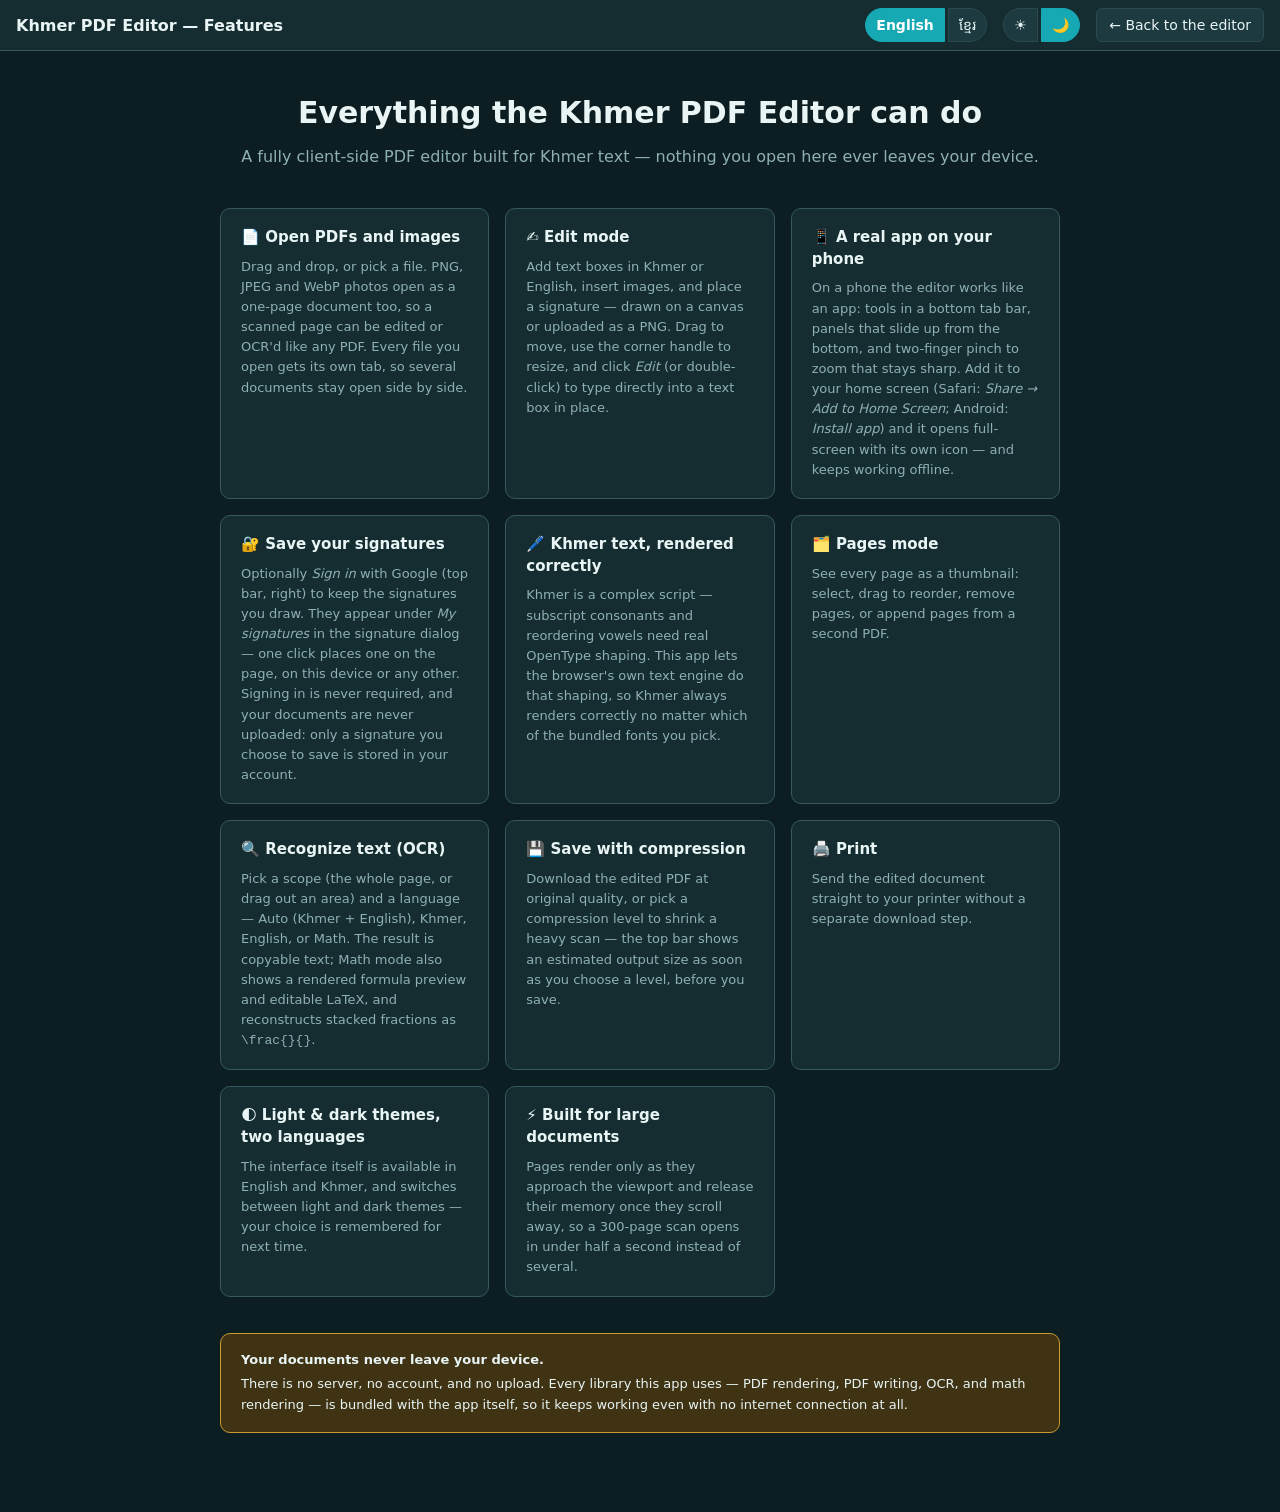
==== commit 345a7f3f: "Phone app layout for iOS/Android, and make the app installable/offline On a phone the editor now beh" ====
--- a/features.html
+++ b/features.html
@@ -83,6 +83,10 @@
       <p>Add text boxes in Khmer or English, insert images, and place a signature — drawn on a canvas or uploaded as a PNG. Drag to move, use the corner handle to resize, and click <em>Edit</em> (or double-click) to type directly into a text box in place.</p>
     </div>
     <div class="feat-card">
+      <h3>📱 A real app on your phone</h3>
+      <p>On a phone the editor works like an app: tools in a bottom tab bar, panels that slide up from the bottom, and two-finger pinch to zoom that stays sharp. Add it to your home screen (Safari: <em>Share → Add to Home Screen</em>; Android: <em>Install app</em>) and it opens full-screen with its own icon — and keeps working offline.</p>
+    </div>
+    <div class="feat-card">
       <h3>🔐 Save your signatures</h3>
       <p>Optionally <em>Sign in</em> with Google (top bar, right) to keep the signatures you draw. They appear under <em>My signatures</em> in the signature dialog — one click places one on the page, on this device or any other. Signing in is never required, and your documents are never uploaded: only a signature you choose to save is stored in your account.</p>
     </div>
@@ -139,6 +143,10 @@
     <div class="feat-card">
       <h3>✍️ របៀបកែសម្រួល</h3>
       <p>បន្ថែមប្រអប់អត្ថបទជាភាសាខ្មែរ ឬអង់គ្លេស បញ្ចូលរូបភាព និងដាក់ហត្ថលេខា — គូរនៅលើផ្ទាំង ឬផ្ទុកឡើងជា PNG។ អូសដើម្បីផ្លាស់ទី ប្រើចំណុចជ្រុងដើម្បីប្តូរទំហំ ហើយចុច <em>កែ</em> (ឬចុចពីរដង) ដើម្បីវាយអក្សរផ្ទាល់ក្នុងប្រអប់អត្ថបទ។</p>
+    </div>
+    <div class="feat-card">
+      <h3>📱 កម្មវិធីពិតប្រាកដលើទូរស័ព្ទ</h3>
+      <p>នៅលើទូរស័ព្ទ កម្មវិធីនេះដំណើរការដូចកម្មវិធីទូរស័ព្ទ៖ ឧបករណ៍នៅរបារខាងក្រោម ផ្ទាំងរុញឡើងពីខាងក្រោម និងការពង្រីកដោយម្រាមដៃពីរដែលនៅតែច្បាស់។ បន្ថែមវាទៅអេក្រង់ដើម (Safari៖ <em>Share → Add to Home Screen</em>; Android៖ <em>Install app</em>) នោះវានឹងបើកពេញអេក្រង់ជាមួយរូបតំណាងផ្ទាល់ខ្លួន — ហើយនៅតែប្រើបានដោយគ្មានអ៊ីនធឺណិត។</p>
     </div>
     <div class="feat-card">
       <h3>🔐 រក្សាទុកហត្ថលេខារបស់អ្នក</h3>
--- a/css/style.css
+++ b/css/style.css
@@ -790,17 +790,6 @@
 .item-toolbar .item-edit.editing { background: var(--accent); border-color: var(--accent); color: var(--accent-fg); }
 .item .text-content[contenteditable="plaintext-only"] { box-shadow: 0 0 0 2px var(--accent) inset; }
 
-@media (max-width: 640px) {
-  /* Sidebar becomes a horizontal strip above the document on phones, so the
-     page still gets the full width. */
-  #workspace { flex-direction: column; }
-  #sidebar {
-    flex: 0 0 auto;
-    max-height: 42vh;
-    border-right: none;
-    border-bottom: 1px solid var(--border-strong);
-  }
-}
 .item-toolbar .item-edit { font-size: 12px; padding: 3px 8px; border-radius: 4px; }
 
 /* Pinned to the sidebar's bottom edge (margin-top:auto in a flex column);
@@ -819,3 +808,145 @@
   border-radius: 999px;
 }
 .side-bottom-btn:hover { background: var(--accent-soft); border-color: var(--accent); }
+
+/* ---------- Phone app layout (≤640px; behaviour in js/mobile.js) ----------
+   An app bar on top, a tab bar at the bottom, tools and dialogs in bottom
+   sheets, and padding for the notch / home indicator (viewport-fit=cover).
+   Wider screens never see any of it. */
+#mobile-nav, #more-sheet, #sheet-backdrop, #btn-mobile-more, .sheet-grabber, .sheet-done, .brand-short { display: none; }
+
+@media (max-width: 640px) {
+  @supports (height: 100dvh) { body { height: 100dvh; } }
+  html, body { overscroll-behavior: none; }
+  button { -webkit-tap-highlight-color: transparent; }
+  /* iOS zooms the whole page into any focused field smaller than 16px. */
+  input, select, textarea { font-size: 16px; }
+  #main { overscroll-behavior: contain; }
+
+  /* App bar: title, undo/redo, Save, ⋯ -- everything else moves to More. */
+  #topbar {
+    min-height: 52px;
+    padding: calc(6px + env(safe-area-inset-top)) calc(8px + env(safe-area-inset-right)) 6px calc(14px + env(safe-area-inset-left));
+    gap: 4px;
+  }
+  #topbar .brand { flex: 1 1 auto; min-width: 0; overflow: hidden; text-overflow: ellipsis; white-space: nowrap; font-size: 17px; }
+  #topbar .brand-full { display: none; }
+  #topbar .brand-short { display: inline; }
+  .topbar-spacer, #mode-tabs { display: none !important; }
+  #topbar-undo-redo button { width: 38px; height: 38px; padding: 0; }
+  #btn-export { padding: 8px 14px; border-radius: 999px; font-weight: 600; }
+  #btn-mobile-more {
+    display: inline-flex; flex-shrink: 0;
+    width: 40px; height: 40px; padding: 0;
+    border: none; border-radius: 50%; background: transparent;
+  }
+  #btn-mobile-more:hover:not(:disabled) { background: var(--surface-alt); }
+  #doc-tabs { padding: 4px 10px 0; }
+
+  /* Bottom tab bar */
+  #mobile-nav:not([hidden]) {
+    display: grid; grid-template-columns: repeat(5, 1fr);
+    flex: 0 0 auto; position: relative; z-index: 60;
+    background: var(--surface);
+    border-top: 1px solid var(--border-strong);
+    padding: 4px calc(4px + env(safe-area-inset-right)) env(safe-area-inset-bottom) calc(4px + env(safe-area-inset-left));
+  }
+  .nav-btn {
+    display: flex; flex-direction: column; align-items: center; justify-content: center; gap: 3px;
+    min-height: 58px; padding: 6px 2px;
+    border: none; border-radius: 14px; background: none;
+    color: var(--text-muted); font-size: 11px; font-weight: 600;
+  }
+  .nav-btn:hover:not(:disabled) { background: none; }
+  .nav-btn svg { width: 24px; height: 24px; padding: 3px 14px; border-radius: 14px; box-sizing: content-box; transition: background .2s; }
+  .nav-btn span { max-width: 100%; overflow: hidden; text-overflow: ellipsis; white-space: nowrap; }
+  .nav-btn.active { color: var(--accent); }
+  .nav-btn.active svg { background: var(--accent-soft); }
+
+  /* Bottom sheets: the sidebar (one section at a time) and More. */
+  #sidebar, .sheet {
+    position: fixed; left: 0; right: 0; bottom: 0; z-index: 96;
+    display: block; width: auto; flex: none;
+    max-height: min(80dvh, 640px); overflow-y: auto; overscroll-behavior: contain;
+    padding: 0 calc(16px + env(safe-area-inset-right)) calc(14px + env(safe-area-inset-bottom)) calc(16px + env(safe-area-inset-left));
+    background: var(--surface); color: var(--text);
+    border: none; border-radius: 22px 22px 0 0;
+    box-shadow: 0 -12px 40px var(--shadow);
+    transform: translateY(105%); visibility: hidden;
+    transition: transform .3s cubic-bezier(.2, .8, .2, 1), visibility 0s linear .3s;
+  }
+  #sidebar.sheet-open, .sheet.sheet-open { transform: none; visibility: visible; transition: transform .3s cubic-bezier(.2, .8, .2, 1); }
+  #sidebar.dragging, .sheet.dragging { transition: none; }
+  #more-sheet { display: block; } /* beats the id-level hide rule above */
+  #sheet-backdrop {
+    display: block; position: fixed; inset: 0; z-index: 95;
+    background: var(--overlay); opacity: 0; pointer-events: none; transition: opacity .3s;
+  }
+  #sheet-backdrop.show { opacity: 1; pointer-events: auto; }
+  .sheet-grabber {
+    display: block; position: sticky; top: 0; z-index: 1;
+    height: 22px; margin: 0 -16px; background: var(--surface); cursor: grab; touch-action: none;
+  }
+  .sheet-grabber::before { content: ''; display: block; width: 40px; height: 5px; margin: 8px auto 0; border-radius: 3px; background: var(--border-strong); }
+  .sheet-title { font-size: 17px; font-weight: 700; padding: 2px 2px 12px; touch-action: none; }
+  .sheet-done {
+    display: block; width: 100%; min-height: 48px; margin-top: 14px;
+    font-size: 16px; font-weight: 600; border-radius: 14px;
+    background: var(--accent); border-color: var(--accent); color: var(--accent-fg);
+  }
+  .sheet-done:hover:not(:disabled) { background: var(--accent-hover); }
+
+  #sidebar .side-sec, #sidebar .side-bottom-btn { display: none; }
+  #sidebar .side-sec.sheet-current:not([hidden]) { display: block; }
+  #sidebar .side-sec + .side-sec { margin-top: 0; }
+  #sidebar .sheet-current > .side-head {
+    padding: 2px 2px 12px; background: none; border: none; cursor: default; touch-action: none;
+    font-size: 17px; font-weight: 700; letter-spacing: 0; text-transform: none; color: var(--text);
+  }
+  #sidebar .sheet-current > .side-head::after { display: none; }
+  #sidebar .side-body { gap: 8px; padding: 0; }
+  #sidebar .side-body > button, #draw-tool-grid button { min-height: 50px; font-size: 16px; border-radius: 14px; padding: 10px 14px; }
+  #draw-tool-grid { grid-template-columns: repeat(3, 1fr); gap: 8px; }
+  #draw-tool-grid button { padding: 10px 4px; text-align: center; }
+  #draw-settings label:not(#draw-fill-row) { font-size: 15px; min-height: 40px; }
+  #draw-settings input[type=range] { flex: 1; max-width: 60%; }
+  #draw-settings select { min-height: 40px; }
+  #draw-settings .color-swatch, #draw-color-swatches .color-swatch { width: 32px; height: 32px; }
+
+  /* More sheet */
+  .more-row { display: flex; align-items: center; justify-content: space-between; gap: 12px; padding: 10px 2px; border-top: 1px solid var(--border); font-size: 15px; }
+  .more-group { padding: 12px 2px; border-top: 1px solid var(--border); }
+  .more-group:empty, #more-account-slot:has(> #account[hidden]) { display: none; }
+  .more-label { font-size: 13px; font-weight: 600; color: var(--text-muted); margin-bottom: 8px; }
+  #more-sheet .tab { min-height: 40px; padding: 8px 16px; font-size: 15px; }
+  #more-view-slot .topbar-view { display: flex; flex-wrap: wrap; gap: 8px; }
+  #more-view-slot #view-mode { flex: 1 1 100%; min-height: 44px; padding: 8px 10px; border-radius: 12px; }
+  #more-view-slot .zoom-group { display: flex; flex: 1 1 100%; }
+  #more-view-slot .zoom-group button { flex: 1; min-height: 44px; font-size: 17px; }
+  #more-view-slot #page-nav:not([hidden]) { display: flex; flex: 1 1 100%; align-items: center; gap: 8px; }
+  #more-view-slot #page-nav button { min-width: 48px; min-height: 44px; }
+  #more-view-slot #page-indicator { flex: 1; text-align: center; }
+  #more-account-slot #account { display: block; }
+  #more-account-slot #btn-sign-in, #more-account-slot .account-btn { width: 100%; min-height: 48px; justify-content: center; font-size: 16px; border-radius: 14px; }
+  #more-account-slot #account-name { max-width: none; }
+  .more-actions { display: flex; flex-direction: column; gap: 8px; padding-top: 12px; border-top: 1px solid var(--border); }
+  .more-actions > button { width: 100%; min-height: 48px; margin: 0; font-size: 16px; border-radius: 14px; }
+  #more-sheet.no-doc #btn-print { display: none; }
+
+  /* Dialogs become bottom sheets too. */
+  .modal { padding: env(safe-area-inset-top) 0 0; }
+  .modal-box, #sig-modal .modal-box {
+    width: 100%; max-width: 100%;
+    margin: auto 0 0;
+    border-radius: 22px 22px 0 0;
+    padding-bottom: calc(16px + env(safe-area-inset-bottom));
+    animation: sheet-up .3s cubic-bezier(.2, .8, .2, 1);
+  }
+  .modal-head { border-radius: 22px 22px 0 0; }
+  .modal-actions > button { flex: 1 1 auto; min-height: 46px; }
+  #features-modal .modal-box { border-radius: 22px 22px 0 0; }
+}
+@keyframes sheet-up { from { transform: translateY(30%); opacity: .5; } to { transform: none; opacity: 1; } }
+@media (prefers-reduced-motion: reduce) {
+  #sidebar, .sheet, #sheet-backdrop, .modal-box { transition: none !important; animation: none !important; }
+}
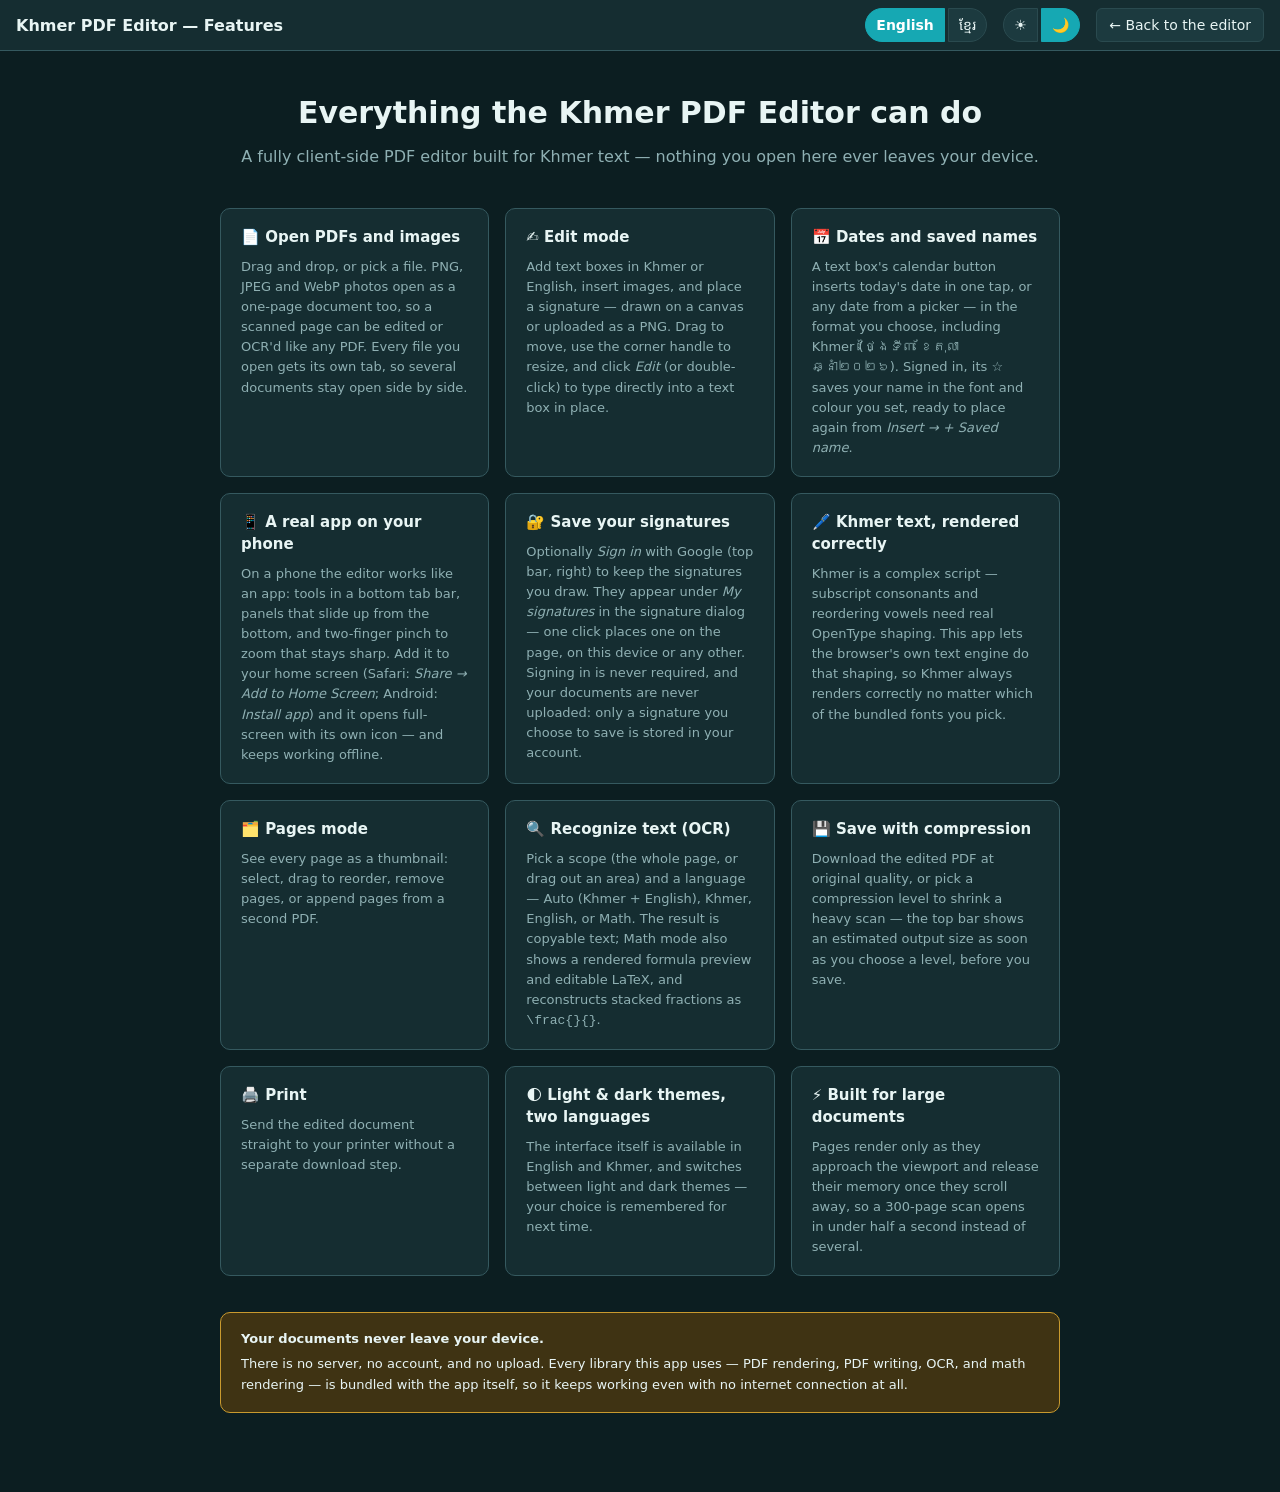
==== commit a79dcf31: "Dates and saved names for text boxes; Grid/Column page views on phones Text boxes - 📅 in a text box'" ====
--- a/features.html
+++ b/features.html
@@ -83,6 +83,10 @@
       <p>Add text boxes in Khmer or English, insert images, and place a signature — drawn on a canvas or uploaded as a PNG. Drag to move, use the corner handle to resize, and click <em>Edit</em> (or double-click) to type directly into a text box in place.</p>
     </div>
     <div class="feat-card">
+      <h3>📅 Dates and saved names</h3>
+      <p>A text box's calendar button inserts today's date in one tap, or any date from a picker — in the format you choose, including Khmer (ថ្ងៃទី៣ ខែតុលា ឆ្នាំ២០២៦). Signed in, its ☆ saves your name in the font and colour you set, ready to place again from <em>Insert → + Saved name</em>.</p>
+    </div>
+    <div class="feat-card">
       <h3>📱 A real app on your phone</h3>
       <p>On a phone the editor works like an app: tools in a bottom tab bar, panels that slide up from the bottom, and two-finger pinch to zoom that stays sharp. Add it to your home screen (Safari: <em>Share → Add to Home Screen</em>; Android: <em>Install app</em>) and it opens full-screen with its own icon — and keeps working offline.</p>
     </div>
@@ -143,6 +147,10 @@
     <div class="feat-card">
       <h3>✍️ របៀបកែសម្រួល</h3>
       <p>បន្ថែមប្រអប់អត្ថបទជាភាសាខ្មែរ ឬអង់គ្លេស បញ្ចូលរូបភាព និងដាក់ហត្ថលេខា — គូរនៅលើផ្ទាំង ឬផ្ទុកឡើងជា PNG។ អូសដើម្បីផ្លាស់ទី ប្រើចំណុចជ្រុងដើម្បីប្តូរទំហំ ហើយចុច <em>កែ</em> (ឬចុចពីរដង) ដើម្បីវាយអក្សរផ្ទាល់ក្នុងប្រអប់អត្ថបទ។</p>
+    </div>
+    <div class="feat-card">
+      <h3>📅 កាលបរិច្ឆេទ និងឈ្មោះដែលបានរក្សាទុក</h3>
+      <p>ប៊ូតុងប្រតិទិននៃប្រអប់អត្ថបទ បញ្ចូលកាលបរិច្ឆេទថ្ងៃនេះដោយចុចតែម្តង ឬកាលបរិច្ឆេទណាមួយពីផ្ទាំងជ្រើសរើស — តាមទម្រង់ដែលអ្នកជ្រើសរើស រួមទាំងទម្រង់ខ្មែរ (ថ្ងៃទី៣ ខែតុលា ឆ្នាំ២០២៦)។ ពេលចូលគណនី ប៊ូតុង ☆ រក្សាទុកឈ្មោះរបស់អ្នកតាមពុម្ពអក្សរ និងពណ៌ដែលអ្នកកំណត់ ដើម្បីដាក់ម្តងទៀតពី <em>បញ្ចូល → + ឈ្មោះដែលបានរក្សាទុក</em>។</p>
     </div>
     <div class="feat-card">
       <h3>📱 កម្មវិធីពិតប្រាកដលើទូរស័ព្ទ</h3>
--- a/css/style.css
+++ b/css/style.css
@@ -293,6 +293,20 @@
   min-width: 100%;
 }
 #edit-view.view-double .page-wrap { margin: 0; }
+/* Grid: every page, two per row. Each page is half the pane wide (see
+   baseWidth in editor.js), so at the default zoom the grid fits the screen;
+   zoomed past that it's sized to its content and #main scrolls sideways,
+   like the spread above. */
+#edit-view.view-grid {
+  display: grid;
+  grid-template-columns: repeat(2, max-content);
+  justify-content: center;
+  align-items: start;
+  gap: 24px;
+  width: max-content;
+  min-width: 100%;
+}
+#edit-view.view-grid .page-wrap { margin: 0; }
 .page-wrap canvas.page-canvas { display: block; }
 .page-wrap.placing { cursor: crosshair; touch-action: none; }
 .page-num {
@@ -311,7 +325,8 @@
 /* The left-margin position above assumes a single centered column; in
    double-page mode the left page has little to no left margin to sit in,
    which clips the label off-screen. Anchor it inside the page instead. */
-#edit-view.view-double .page-num {
+#edit-view.view-double .page-num,
+#edit-view.view-grid .page-num {
   left: 6px;
   background: var(--label-badge-bg);
   padding: 1px 6px;
@@ -809,11 +824,53 @@
 }
 .side-bottom-btn:hover { background: var(--accent-soft); border-color: var(--accent); }
 
+/* ---------- Dates and saved names on text boxes ---------- */
+.item-toolbar .icon-btn { width: 28px; height: 26px; padding: 0; border-radius: 6px; }
+.item-toolbar .item-save-name.saved { color: var(--accent); }
+.item-toolbar .item-save-name.saved svg { fill: currentColor; }
+/* Saved names need sign-in, which only exists on Firebase Hosting. */
+.item-save-name, #btn-add-saved-name { display: none !important; }
+.account-on .item-save-name { display: inline-flex !important; }
+.account-on #btn-add-saved-name { display: block !important; }
+
+#date-popover {
+  position: fixed; z-index: 110;
+  width: min(300px, calc(100vw - 16px));
+  display: flex; flex-direction: column; gap: 10px;
+  padding: 12px; border-radius: 14px;
+  background: var(--surface); color: var(--text);
+  border: 1px solid var(--border); box-shadow: 0 10px 30px var(--shadow);
+}
+#date-popover[hidden] { display: none; }
+.date-pop-title { font-weight: 600; }
+#date-today { width: 100%; min-height: 40px; }
+.date-pick-row { display: flex; gap: 8px; }
+.date-pick-row input { flex: 1; min-width: 0; font: inherit; padding: 6px 8px; border: 1px solid var(--border); border-radius: 10px; background: var(--surface); color: var(--text); color-scheme: light dark; }
+.date-format-row { display: flex; align-items: center; justify-content: space-between; gap: 8px; font-size: 13px; color: var(--text-muted); }
+.date-format-row select { flex: 1; min-width: 0; font: inherit; color: var(--text); padding: 6px 8px; border: 1px solid var(--border); border-radius: 10px; background: var(--surface); }
+
+#names-signin { display: flex; align-items: center; justify-content: space-between; gap: 10px; flex-wrap: wrap; margin-bottom: 10px; }
+#names-list { display: flex; flex-direction: column; gap: 8px; max-height: 50vh; overflow-y: auto; }
+.name-item { display: flex; align-items: center; gap: 8px; }
+.name-use {
+  flex: 1; min-width: 0; min-height: 52px; padding: 8px 14px;
+  text-align: left; font-size: 22px; line-height: 1.3;
+  overflow: hidden; text-overflow: ellipsis; white-space: nowrap;
+  background: #fff; border: 1px solid var(--border); border-radius: 12px; /* white like the page it lands on */
+}
+.name-use:hover:not(:disabled) { background: #fff; border-color: var(--accent); }
+.name-delete { width: 34px; height: 34px; padding: 0; border-radius: 50%; font-size: 18px; flex-shrink: 0; }
+.name-delete:hover:not(:disabled) { background: var(--danger); border-color: var(--danger); color: #fff; }
+#names-status { color: var(--text-muted); font-size: 13px; padding: 6px 2px; }
+#names-add { display: flex; gap: 8px; margin-top: 12px; }
+#names-add[hidden] { display: none; }
+#names-add input { flex: 1; min-width: 0; font: inherit; padding: 8px 10px; border: 1px solid var(--border); border-radius: 10px; background: var(--surface); color: var(--text); }
+
 /* ---------- Phone app layout (≤640px; behaviour in js/mobile.js) ----------
    An app bar on top, a tab bar at the bottom, tools and dialogs in bottom
    sheets, and padding for the notch / home indicator (viewport-fit=cover).
    Wider screens never see any of it. */
-#mobile-nav, #more-sheet, #sheet-backdrop, #btn-mobile-more, .sheet-grabber, .sheet-done, .brand-short { display: none; }
+#mobile-nav, #more-sheet, #sheet-backdrop, #btn-mobile-more, .sheet-grabber, .sheet-done, .brand-short, #pages-layout { display: none; }
 
 @media (max-width: 640px) {
   @supports (height: 100dvh) { body { height: 100dvh; } }
@@ -933,6 +990,29 @@
   .more-actions > button { width: 100%; min-height: 48px; margin: 0; font-size: 16px; border-radius: 14px; }
   #more-sheet.no-doc #btn-print { display: none; }
 
+  /* A selected item's toolbar can be wider than the screen (text boxes have
+     size, edit, font, colour, date and save); let it wrap, growing upward
+     from the item instead of covering it. */
+  .item-toolbar { top: auto; bottom: calc(100% + 6px); flex-wrap: wrap; white-space: normal; max-width: calc(100vw - 24px); width: max-content; }
+  .item-toolbar .icon-btn { width: 36px; height: 34px; }
+
+  /* Pages tab: thumbnails fill the width, two per row or one (pagesMode.js
+     sizes each canvas from the measured cell). Press-and-hold reorders, so
+     a plain swipe scrolls -- hence pan-y rather than the desktop's none. */
+  #pages-layout:not([hidden]) {
+    display: flex; justify-content: center; gap: 0;
+    position: sticky; top: 0; z-index: 5;
+    padding: 10px 16px; background: var(--bg);
+  }
+  #pages-layout .tab { display: inline-flex; align-items: center; gap: 6px; min-height: 38px; padding: 6px 16px; border: 1px solid var(--border); background: var(--surface-alt); color: var(--text); }
+  #pages-layout .tab:first-child { border-radius: 999px 0 0 999px; }
+  #pages-layout .tab:last-child { border-radius: 0 999px 999px 0; border-left: none; }
+  #pages-layout .tab.active { background: var(--accent); border-color: var(--accent); color: var(--accent-fg); }
+  #pages-view { display: grid; grid-template-columns: repeat(2, minmax(0, 1fr)); gap: 12px; padding: 4px 16px calc(24px + env(safe-area-inset-bottom)); }
+  #pages-view.layout-column { grid-template-columns: minmax(0, 1fr); }
+  .thumb { touch-action: pan-y; -webkit-touch-callout: none; justify-self: center; }
+  .thumb .thumb-check { width: 22px; height: 22px; }
+
   /* Dialogs become bottom sheets too. */
   .modal { padding: env(safe-area-inset-top) 0 0; }
   .modal-box, #sig-modal .modal-box {
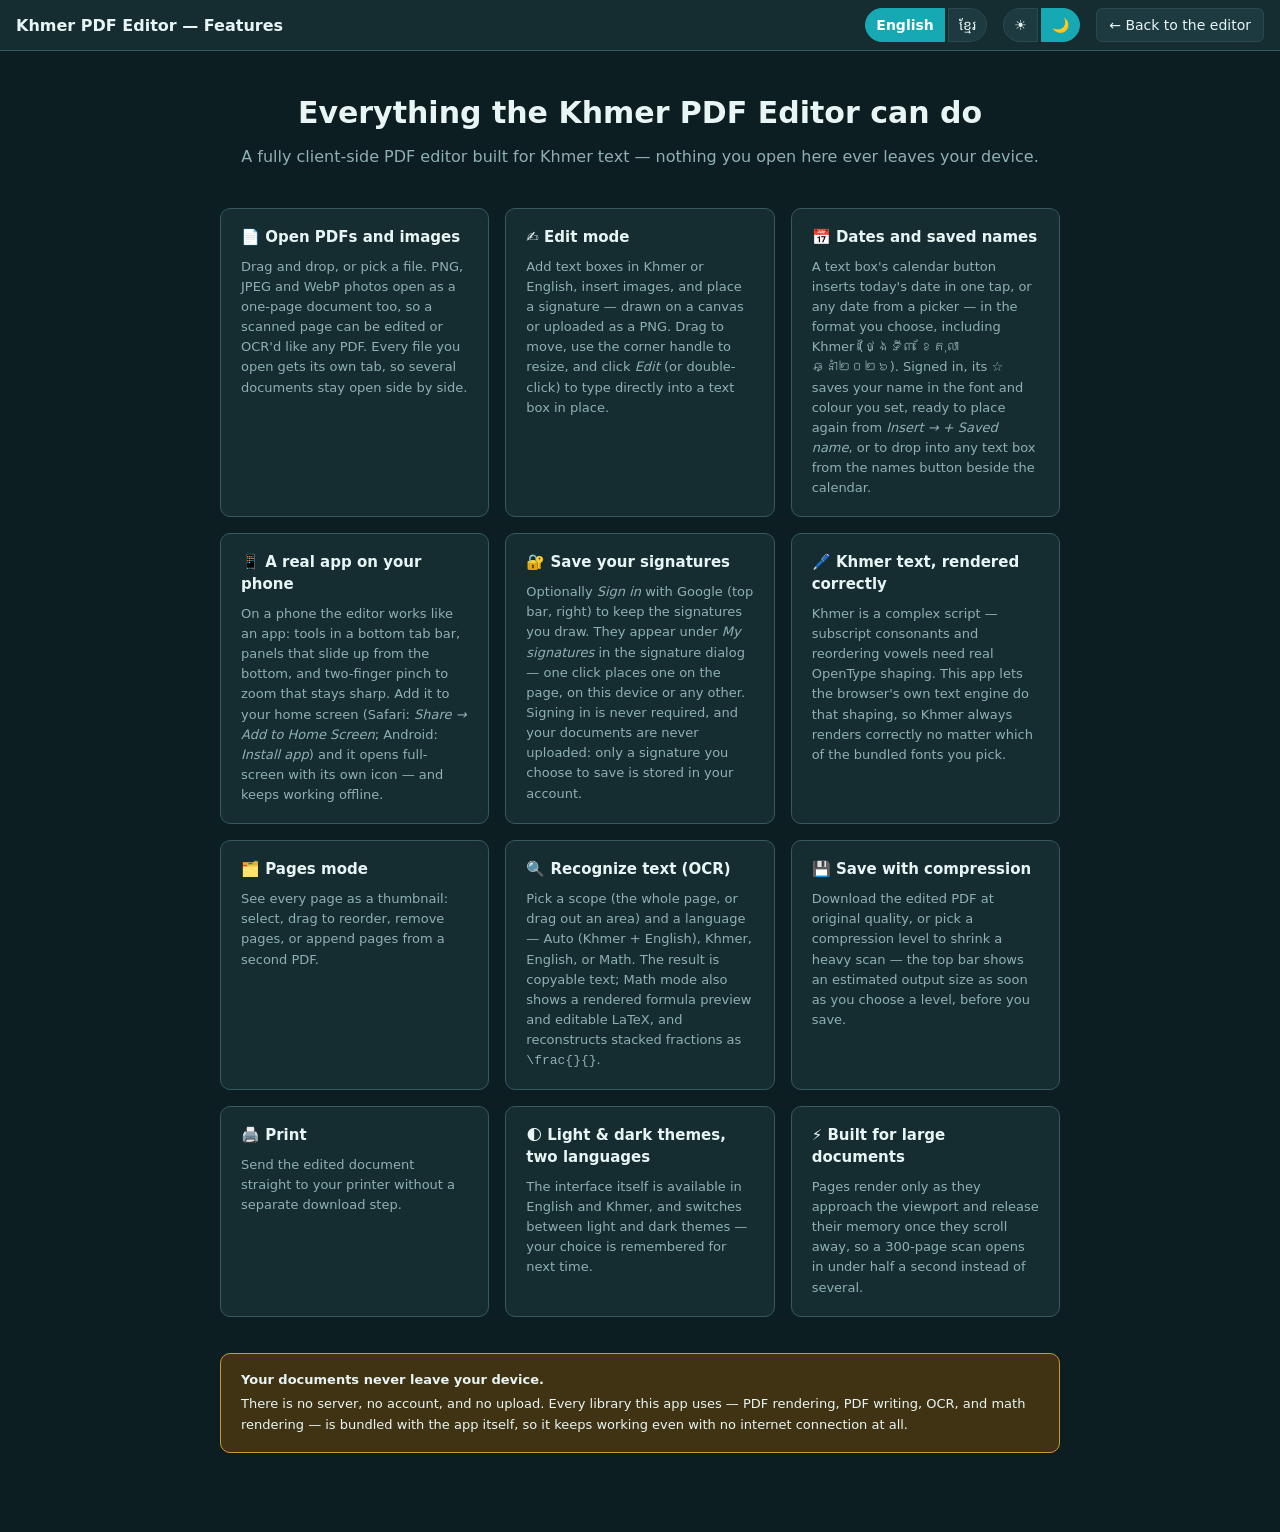
==== commit d707831e: "Pick saved names from inside a text box A text box's toolbar gains a names button beside the date bu" ====
--- a/features.html
+++ b/features.html
@@ -84,7 +84,7 @@
     </div>
     <div class="feat-card">
       <h3>📅 Dates and saved names</h3>
-      <p>A text box's calendar button inserts today's date in one tap, or any date from a picker — in the format you choose, including Khmer (ថ្ងៃទី៣ ខែតុលា ឆ្នាំ២០២៦). Signed in, its ☆ saves your name in the font and colour you set, ready to place again from <em>Insert → + Saved name</em>.</p>
+      <p>A text box's calendar button inserts today's date in one tap, or any date from a picker — in the format you choose, including Khmer (ថ្ងៃទី៣ ខែតុលា ឆ្នាំ២០២៦). Signed in, its ☆ saves your name in the font and colour you set, ready to place again from <em>Insert → + Saved name</em>, or to drop into any text box from the names button beside the calendar.</p>
     </div>
     <div class="feat-card">
       <h3>📱 A real app on your phone</h3>
@@ -150,7 +150,7 @@
     </div>
     <div class="feat-card">
       <h3>📅 កាលបរិច្ឆេទ និងឈ្មោះដែលបានរក្សាទុក</h3>
-      <p>ប៊ូតុងប្រតិទិននៃប្រអប់អត្ថបទ បញ្ចូលកាលបរិច្ឆេទថ្ងៃនេះដោយចុចតែម្តង ឬកាលបរិច្ឆេទណាមួយពីផ្ទាំងជ្រើសរើស — តាមទម្រង់ដែលអ្នកជ្រើសរើស រួមទាំងទម្រង់ខ្មែរ (ថ្ងៃទី៣ ខែតុលា ឆ្នាំ២០២៦)។ ពេលចូលគណនី ប៊ូតុង ☆ រក្សាទុកឈ្មោះរបស់អ្នកតាមពុម្ពអក្សរ និងពណ៌ដែលអ្នកកំណត់ ដើម្បីដាក់ម្តងទៀតពី <em>បញ្ចូល → + ឈ្មោះដែលបានរក្សាទុក</em>។</p>
+      <p>ប៊ូតុងប្រតិទិននៃប្រអប់អត្ថបទ បញ្ចូលកាលបរិច្ឆេទថ្ងៃនេះដោយចុចតែម្តង ឬកាលបរិច្ឆេទណាមួយពីផ្ទាំងជ្រើសរើស — តាមទម្រង់ដែលអ្នកជ្រើសរើស រួមទាំងទម្រង់ខ្មែរ (ថ្ងៃទី៣ ខែតុលា ឆ្នាំ២០២៦)។ ពេលចូលគណនី ប៊ូតុង ☆ រក្សាទុកឈ្មោះរបស់អ្នកតាមពុម្ពអក្សរ និងពណ៌ដែលអ្នកកំណត់ ដើម្បីដាក់ម្តងទៀតពី <em>បញ្ចូល → + ឈ្មោះដែលបានរក្សាទុក</em> ឬបញ្ចូលក្នុងប្រអប់អត្ថបទណាមួយ តាមប៊ូតុងឈ្មោះនៅក្បែរប្រតិទិន។</p>
     </div>
     <div class="feat-card">
       <h3>📱 កម្មវិធីពិតប្រាកដលើទូរស័ព្ទ</h3>
--- a/css/style.css
+++ b/css/style.css
@@ -829,11 +829,11 @@
 .item-toolbar .item-save-name.saved { color: var(--accent); }
 .item-toolbar .item-save-name.saved svg { fill: currentColor; }
 /* Saved names need sign-in, which only exists on Firebase Hosting. */
-.item-save-name, #btn-add-saved-name { display: none !important; }
-.account-on .item-save-name { display: inline-flex !important; }
+.item-save-name, .item-names, #btn-add-saved-name { display: none !important; }
+.account-on .item-save-name, .account-on .item-names { display: inline-flex !important; }
 .account-on #btn-add-saved-name { display: block !important; }
 
-#date-popover {
+.text-popover {
   position: fixed; z-index: 110;
   width: min(300px, calc(100vw - 16px));
   display: flex; flex-direction: column; gap: 10px;
@@ -841,7 +841,11 @@
   background: var(--surface); color: var(--text);
   border: 1px solid var(--border); box-shadow: 0 10px 30px var(--shadow);
 }
-#date-popover[hidden] { display: none; }
+.text-popover[hidden] { display: none; }
+#names-pop-list { display: flex; flex-direction: column; gap: 8px; max-height: min(50vh, 320px); overflow-y: auto; }
+#names-pop-list:empty { display: none; }
+#names-pop-signin { display: flex; flex-direction: column; gap: 8px; font-size: 14px; }
+#names-pop-status { font-size: 13px; color: var(--text-muted); }
 .date-pop-title { font-weight: 600; }
 #date-today { width: 100%; min-height: 40px; }
 .date-pick-row { display: flex; gap: 8px; }
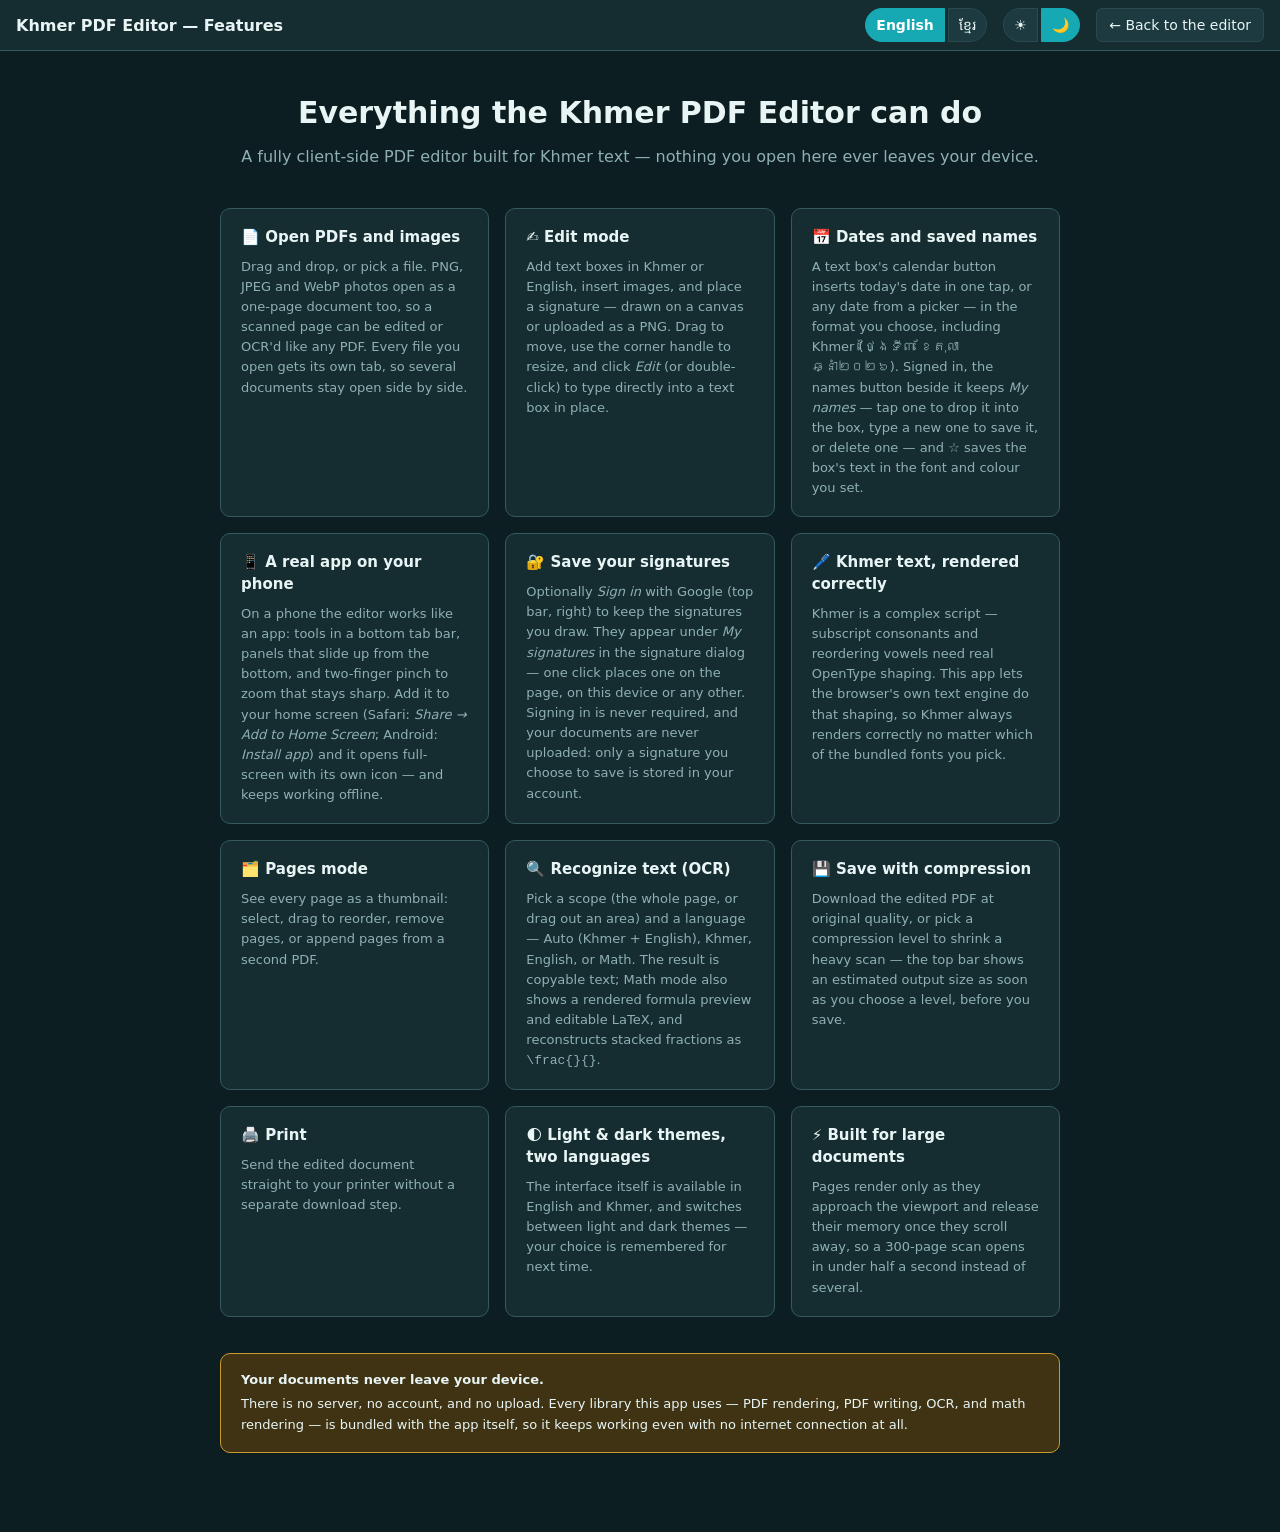
==== commit be7ba92e: "Keep saved names in the text box instead of the sidebar The names popover on a text box is now the o" ====
--- a/features.html
+++ b/features.html
@@ -84,7 +84,7 @@
     </div>
     <div class="feat-card">
       <h3>📅 Dates and saved names</h3>
-      <p>A text box's calendar button inserts today's date in one tap, or any date from a picker — in the format you choose, including Khmer (ថ្ងៃទី៣ ខែតុលា ឆ្នាំ២០២៦). Signed in, its ☆ saves your name in the font and colour you set, ready to place again from <em>Insert → + Saved name</em>, or to drop into any text box from the names button beside the calendar.</p>
+      <p>A text box's calendar button inserts today's date in one tap, or any date from a picker — in the format you choose, including Khmer (ថ្ងៃទី៣ ខែតុលា ឆ្នាំ២០២៦). Signed in, the names button beside it keeps <em>My names</em> — tap one to drop it into the box, type a new one to save it, or delete one — and ☆ saves the box's text in the font and colour you set.</p>
     </div>
     <div class="feat-card">
       <h3>📱 A real app on your phone</h3>
@@ -150,7 +150,7 @@
     </div>
     <div class="feat-card">
       <h3>📅 កាលបរិច្ឆេទ និងឈ្មោះដែលបានរក្សាទុក</h3>
-      <p>ប៊ូតុងប្រតិទិននៃប្រអប់អត្ថបទ បញ្ចូលកាលបរិច្ឆេទថ្ងៃនេះដោយចុចតែម្តង ឬកាលបរិច្ឆេទណាមួយពីផ្ទាំងជ្រើសរើស — តាមទម្រង់ដែលអ្នកជ្រើសរើស រួមទាំងទម្រង់ខ្មែរ (ថ្ងៃទី៣ ខែតុលា ឆ្នាំ២០២៦)។ ពេលចូលគណនី ប៊ូតុង ☆ រក្សាទុកឈ្មោះរបស់អ្នកតាមពុម្ពអក្សរ និងពណ៌ដែលអ្នកកំណត់ ដើម្បីដាក់ម្តងទៀតពី <em>បញ្ចូល → + ឈ្មោះដែលបានរក្សាទុក</em> ឬបញ្ចូលក្នុងប្រអប់អត្ថបទណាមួយ តាមប៊ូតុងឈ្មោះនៅក្បែរប្រតិទិន។</p>
+      <p>ប៊ូតុងប្រតិទិននៃប្រអប់អត្ថបទ បញ្ចូលកាលបរិច្ឆេទថ្ងៃនេះដោយចុចតែម្តង ឬកាលបរិច្ឆេទណាមួយពីផ្ទាំងជ្រើសរើស — តាមទម្រង់ដែលអ្នកជ្រើសរើស រួមទាំងទម្រង់ខ្មែរ (ថ្ងៃទី៣ ខែតុលា ឆ្នាំ២០២៦)។ ពេលចូលគណនី ប៊ូតុងឈ្មោះនៅក្បែរប្រតិទិន រក្សា <em>ឈ្មោះរបស់ខ្ញុំ</em> — ចុចឈ្មោះមួយដើម្បីបញ្ចូលក្នុងប្រអប់ វាយឈ្មោះថ្មីដើម្បីរក្សាទុក ឬលុបចោល — ហើយ ☆ រក្សាទុកអត្ថបទក្នុងប្រអប់ តាមពុម្ពអក្សរ និងពណ៌ដែលអ្នកកំណត់។</p>
     </div>
     <div class="feat-card">
       <h3>📱 កម្មវិធីពិតប្រាកដលើទូរស័ព្ទ</h3>
--- a/css/style.css
+++ b/css/style.css
@@ -829,9 +829,8 @@
 .item-toolbar .item-save-name.saved { color: var(--accent); }
 .item-toolbar .item-save-name.saved svg { fill: currentColor; }
 /* Saved names need sign-in, which only exists on Firebase Hosting. */
-.item-save-name, .item-names, #btn-add-saved-name { display: none !important; }
+.item-save-name, .item-names { display: none !important; }
 .account-on .item-save-name, .account-on .item-names { display: inline-flex !important; }
-.account-on #btn-add-saved-name { display: block !important; }
 
 .text-popover {
   position: fixed; z-index: 110;
@@ -853,8 +852,6 @@
 .date-format-row { display: flex; align-items: center; justify-content: space-between; gap: 8px; font-size: 13px; color: var(--text-muted); }
 .date-format-row select { flex: 1; min-width: 0; font: inherit; color: var(--text); padding: 6px 8px; border: 1px solid var(--border); border-radius: 10px; background: var(--surface); }
 
-#names-signin { display: flex; align-items: center; justify-content: space-between; gap: 10px; flex-wrap: wrap; margin-bottom: 10px; }
-#names-list { display: flex; flex-direction: column; gap: 8px; max-height: 50vh; overflow-y: auto; }
 .name-item { display: flex; align-items: center; gap: 8px; }
 .name-use {
   flex: 1; min-width: 0; min-height: 52px; padding: 8px 14px;
@@ -865,10 +862,9 @@
 .name-use:hover:not(:disabled) { background: #fff; border-color: var(--accent); }
 .name-delete { width: 34px; height: 34px; padding: 0; border-radius: 50%; font-size: 18px; flex-shrink: 0; }
 .name-delete:hover:not(:disabled) { background: var(--danger); border-color: var(--danger); color: #fff; }
-#names-status { color: var(--text-muted); font-size: 13px; padding: 6px 2px; }
-#names-add { display: flex; gap: 8px; margin-top: 12px; }
-#names-add[hidden] { display: none; }
-#names-add input { flex: 1; min-width: 0; font: inherit; padding: 8px 10px; border: 1px solid var(--border); border-radius: 10px; background: var(--surface); color: var(--text); }
+#names-pop-add { display: flex; gap: 8px; }
+#names-pop-add[hidden] { display: none; }
+#names-pop-add input { flex: 1; min-width: 0; font: inherit; padding: 8px 10px; border: 1px solid var(--border); border-radius: 10px; background: var(--surface); color: var(--text); }
 
 /* ---------- Phone app layout (≤640px; behaviour in js/mobile.js) ----------
    An app bar on top, a tab bar at the bottom, tools and dialogs in bottom
